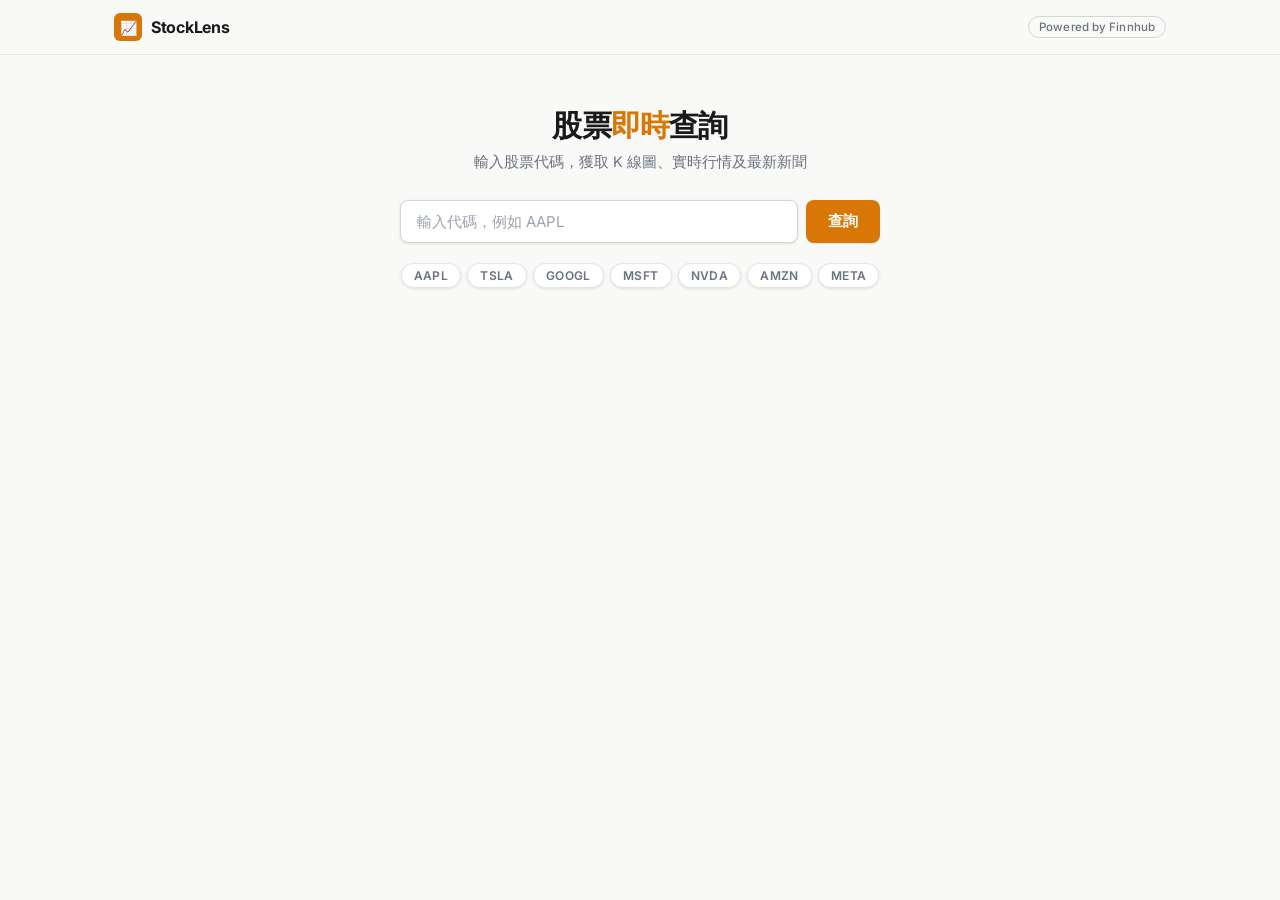
==== index.html @ a6c1c79b "auto update" ====
<!DOCTYPE html>
<html lang="zh-TW">
<head>
<meta charset="UTF-8">
<meta name="viewport" content="width=device-width, initial-scale=1.0">
<title>StockLens — 股票即時查詢</title>
<link rel="preconnect" href="https://fonts.googleapis.com">
<link rel="preconnect" href="https://fonts.gstatic.com" crossorigin>
<link href="https://fonts.googleapis.com/css2?family=Inter:wght@300;400;500;600;700&display=swap" rel="stylesheet">
<style>
*,*::before,*::after{box-sizing:border-box;margin:0;padding:0}

:root{
  --bg:#f9f9f8;
  --surface:#ffffff;
  --surface2:#fafaf9;
  --border:#e5e5e3;
  --border2:#d5d5d2;
  --t1:#1a1a1a;
  --t2:#3d3d3d;
  --t3:#6b7280;
  --t4:#9ca3af;
  --accent:#d97706;
  --accent-d:#b45309;
  --accent-l:rgba(217,119,6,.09);
  --green:#16a34a;
  --green-l:#dcfce7;
  --red:#dc2626;
  --red-l:#fee2e2;
  --sh:0 1px 2px rgba(0,0,0,.05),0 1px 4px rgba(0,0,0,.06);
  --r:12px;
  --rs:8px;
}

html{font-size:16px}
body{font-family:'Inter',-apple-system,BlinkMacSystemFont,sans-serif;background:var(--bg);color:var(--t1);min-height:100vh;-webkit-font-smoothing:antialiased}

/* ── Header ─────────────────────────────── */
.hdr{
  position:sticky;top:0;z-index:200;
  background:rgba(249,249,248,.92);
  backdrop-filter:blur(16px);-webkit-backdrop-filter:blur(16px);
  border-bottom:1px solid var(--border);
}
.hdr-in{max-width:1100px;margin:0 auto;padding:0 24px;height:54px;display:flex;align-items:center;justify-content:space-between}
.brand{display:flex;align-items:center;gap:9px;text-decoration:none;color:var(--t1)}
.brand-ico{width:28px;height:28px;background:var(--accent);border-radius:6px;display:grid;place-items:center;font-size:14px;flex-shrink:0;color:#fff}
.brand-nm{font-size:16px;font-weight:700;letter-spacing:-.3px}
.hdr-pill{
  font-size:11.5px;font-weight:500;color:var(--t3);
  padding:3px 10px;border:1px solid var(--border2);border-radius:20px;letter-spacing:.1px;
}
@media(max-width:480px){.hdr-pill{display:none}}

/* ── Main ───────────────────────────────── */
.main{max-width:1100px;margin:0 auto;padding:44px 24px 80px}
@media(max-width:600px){.main{padding:28px 16px 60px}}

/* ── Hero ───────────────────────────────── */
.hero{text-align:center;padding:8px 0 44px}
.hero h1{font-size:30px;font-weight:700;letter-spacing:-.8px;margin-bottom:10px;line-height:1.2;color:var(--t1)}
.hero h1 em{font-style:normal;color:var(--accent)}
.hero p{font-size:14.5px;color:var(--t3);margin-bottom:28px}
@media(max-width:600px){.hero h1{font-size:23px}}

.search-row{display:flex;max-width:480px;margin:0 auto 20px;gap:8px}
.sym-input{
  flex:1;min-width:0;padding:11px 16px;
  background:var(--surface);border:1.5px solid var(--border2);border-radius:var(--rs);
  font-family:inherit;font-size:15px;font-weight:600;color:var(--t1);outline:none;
  transition:border-color .15s,box-shadow .15s;letter-spacing:.4px;
  box-shadow:var(--sh);
}
.sym-input::placeholder{color:var(--t4);font-weight:400;letter-spacing:0}
.sym-input:focus{border-color:var(--accent);box-shadow:0 0 0 3px var(--accent-l)}
.srch-btn{
  padding:11px 22px;background:var(--accent);color:#fff;border:none;border-radius:var(--rs);
  font-family:inherit;font-size:14.5px;font-weight:600;cursor:pointer;
  transition:background .15s,transform 80ms;white-space:nowrap;flex-shrink:0;
  box-shadow:0 1px 2px rgba(0,0,0,.1);
}
.srch-btn:hover:not(:disabled){background:var(--accent-d)}
.srch-btn:active:not(:disabled){transform:scale(.97)}
.srch-btn:disabled{background:var(--t4);cursor:not-allowed;box-shadow:none}

.quick-row{display:flex;justify-content:center;flex-wrap:wrap;gap:6px}
.qtick{
  padding:4px 12px;background:var(--surface);border:1px solid var(--border);
  border-radius:20px;font-size:12px;font-weight:600;color:var(--t3);cursor:pointer;
  transition:all .15s;letter-spacing:.4px;box-shadow:var(--sh);
}
.qtick:hover{background:var(--accent-l);border-color:var(--accent);color:var(--accent)}

/* ── Error state ────────────────────────── */
.state-card{background:var(--surface);border:1px solid var(--border);border-radius:var(--r);padding:60px 24px;text-align:center;box-shadow:var(--sh)}
.state-ico{font-size:32px;margin-bottom:14px}
.state-ttl{font-size:15px;font-weight:600;color:var(--t2);margin-bottom:6px}
.state-desc{font-size:13.5px;color:var(--t4);max-width:380px;margin:0 auto;line-height:1.65;white-space:pre-wrap}

/* ── Skeleton shimmer ───────────────────── */
@keyframes shimmer{0%{background-position:-600px 0}100%{background-position:600px 0}}
.sk{
  display:inline-block;vertical-align:middle;
  background:linear-gradient(90deg,#efefed 25%,#e5e5e3 50%,#efefed 75%);
  background-size:1200px 100%;
  animation:shimmer 1.6s infinite linear;
}

/* ── Cards ──────────────────────────────── */
.card{background:var(--surface);border:1px solid var(--border);border-radius:var(--r);box-shadow:var(--sh)}
.card+.card{margin-top:14px}
.cb{padding:24px}
.ch{display:flex;align-items:center;justify-content:space-between;flex-wrap:wrap;gap:10px;padding:20px 24px 0}
.card-ttl{font-size:12px;font-weight:700;color:var(--t4);letter-spacing:.8px;text-transform:uppercase}
@media(max-width:600px){.cb,.ch{padding-left:16px;padding-right:16px}}

/* ── Quote card ─────────────────────────── */
.q-top{display:flex;align-items:flex-start;justify-content:space-between;flex-wrap:wrap;gap:16px;margin-bottom:22px}
@media(max-width:500px){.q-top{flex-direction:column}}
.stk-id .sym{font-size:12px;font-weight:700;color:var(--accent);letter-spacing:1.2px;text-transform:uppercase;margin-bottom:5px}
.stk-id .nm{font-size:22px;font-weight:700;letter-spacing:-.5px;line-height:1.2;color:var(--t1)}
.stk-id .sec{font-size:13px;color:var(--t3);margin-top:4px}
@media(max-width:600px){.stk-id .nm{font-size:18px}}
.price-area{text-align:right}
@media(max-width:500px){.price-area{text-align:left}}
.price-main{font-size:38px;font-weight:700;letter-spacing:-1.5px;line-height:1;color:var(--t1);min-height:38px}
@media(max-width:600px){.price-main{font-size:30px}}
.price-delta{display:inline-flex;align-items:center;gap:5px;font-size:14px;font-weight:600;margin-top:8px;padding:4px 10px;border-radius:6px;min-height:30px}
.price-delta.up{color:var(--green);background:var(--green-l)}
.price-delta.down{color:var(--red);background:var(--red-l)}

.stats-grid{display:grid;grid-template-columns:repeat(2,1fr);gap:1px;background:var(--border);border:1px solid var(--border);border-radius:var(--rs);overflow:hidden;margin-top:2px}
@media(min-width:520px){.stats-grid{grid-template-columns:repeat(3,1fr)}}
@media(min-width:760px){.stats-grid{grid-template-columns:repeat(6,1fr)}}
.stat{background:var(--surface);padding:14px 16px}
.stat:hover{background:var(--surface2)}
.stat-k{font-size:10.5px;font-weight:600;color:var(--t4);text-transform:uppercase;letter-spacing:.6px;margin-bottom:5px}
.stat-v{font-size:15px;font-weight:600;color:var(--t1);min-height:22px;display:flex;align-items:center}

/* ── Chart card ─────────────────────────── */
.period-grp{display:flex;flex-wrap:wrap;gap:4px}
.per-btn{
  padding:5px 12px;border:1px solid var(--border);border-radius:6px;
  background:var(--surface);font-family:inherit;font-size:12.5px;font-weight:600;
  color:var(--t3);cursor:pointer;transition:all .15s;letter-spacing:.1px;
}
.per-btn:hover{border-color:var(--accent);color:var(--accent);background:var(--accent-l)}
.per-btn.active{background:var(--accent);border-color:var(--accent);color:#fff}
.chart-wrap{position:relative;padding:14px 24px 24px}
.tv-chart{display:block;width:100%;height:420px;border:none;border-radius:var(--rs);transition:opacity .25s}
.tv-chart.tv-loading{opacity:0}
.chart-loader{
  position:absolute;inset:14px 24px 24px;border-radius:var(--rs);
  background:var(--surface2);border:1px solid var(--border);
  display:flex;flex-direction:column;align-items:center;justify-content:center;gap:10px;
  font-size:13.5px;color:var(--t3);pointer-events:none;
}
.chart-loader[hidden]{display:none!important}
.chart-spin{width:28px;height:28px;border:2.5px solid var(--border2);border-top-color:var(--accent);border-radius:50%;animation:spin .75s linear infinite}
@keyframes spin{to{transform:rotate(360deg)}}
@media(max-width:600px){
  .chart-wrap{padding:14px 16px 16px}
  .tv-chart{height:300px}
  .chart-loader{inset:14px 16px 16px}
}

/* ── News card ──────────────────────────── */
.news-hdr{padding:18px 24px 16px;border-bottom:1px solid var(--border)}
@media(max-width:600px){.news-hdr{padding:14px 16px}}
.news-item{padding:17px 24px;border-bottom:1px solid var(--border);transition:background .12s}
.news-item:last-child{border-bottom:none}
.news-item:hover{background:var(--surface2)}
@media(max-width:600px){.news-item{padding:14px 16px}}
.n-top{display:flex;align-items:center;flex-wrap:wrap;gap:7px;margin-bottom:6px}
.n-src{font-size:11px;font-weight:700;color:var(--accent);text-transform:uppercase;letter-spacing:.5px}
.n-dot{width:3px;height:3px;border-radius:50%;background:var(--t4);flex-shrink:0}
.n-date{font-size:11.5px;color:var(--t4)}
.n-title{font-size:14.5px;font-weight:600;line-height:1.45;margin-bottom:6px}
.n-title a{color:var(--t1);text-decoration:none}
.n-title a:hover{color:var(--accent)}
.n-sum{font-size:13.5px;color:var(--t3);line-height:1.65;margin-bottom:10px;display:-webkit-box;-webkit-line-clamp:3;-webkit-box-orient:vertical;overflow:hidden}
.n-tr{
  margin:8px 0;padding:12px 14px;
  background:var(--accent-l);border-left:2.5px solid var(--accent);
  border-radius:0 6px 6px 0;font-size:13.5px;color:var(--t2);line-height:1.65;display:none;
}
.n-tr-lbl{font-size:10.5px;font-weight:700;color:var(--accent);text-transform:uppercase;letter-spacing:.5px;margin-bottom:5px}
.tr-btn{
  display:inline-flex;align-items:center;gap:5px;padding:5px 12px;
  background:var(--surface);border:1px solid var(--border2);border-radius:6px;
  font-family:inherit;font-size:12.5px;font-weight:500;color:var(--t3);cursor:pointer;
  transition:all .15s;box-shadow:var(--sh);
}
.tr-btn:hover:not(:disabled){border-color:var(--accent);color:var(--accent);background:var(--accent-l)}
.tr-btn:disabled{opacity:.55;cursor:not-allowed;box-shadow:none}
.mini-spin{display:inline-block;width:10px;height:10px;border:1.5px solid currentColor;border-top-color:transparent;border-radius:50%;animation:spin .7s linear infinite}

/* ── Watchlist bar ───────────────────────────── */
#wl-section{margin-bottom:20px}
.wl-bar{
  display:flex;flex-wrap:wrap;align-items:center;gap:10px;
  background:var(--surface);border:1px solid var(--border);
  border-radius:var(--r);padding:13px 20px;box-shadow:var(--sh);
}
.wl-label{
  font-size:11px;font-weight:700;color:var(--t4);
  text-transform:uppercase;letter-spacing:.7px;flex-shrink:0;white-space:nowrap;
}
.wl-chips{display:flex;flex-wrap:wrap;gap:6px;flex:1;min-width:0}
.wl-chip{
  display:inline-flex;align-items:center;
  padding:4px 4px 4px 11px;
  background:var(--surface2);border:1px solid var(--border2);
  border-radius:20px;font-size:12px;font-weight:600;color:var(--t2);
  cursor:pointer;transition:all .15s;box-shadow:var(--sh);letter-spacing:.3px;
}
.wl-chip:hover{background:var(--accent-l);border-color:var(--accent);color:var(--accent)}
.wl-rm{
  display:inline-flex;align-items:center;justify-content:center;
  width:20px;height:20px;border-radius:50%;margin-left:4px;
  font-size:14px;line-height:1;color:var(--t4);
  background:none;border:none;cursor:pointer;font-family:inherit;
  transition:background .12s,color .12s;padding:0;flex-shrink:0;
}
.wl-rm:hover{background:var(--red-l);color:var(--red)}

/* ── Star button ─────────────────────────────── */
.star-btn{
  display:inline-flex;align-items:center;gap:6px;margin-top:11px;
  padding:6px 14px;border:1.5px solid var(--border2);border-radius:var(--rs);
  background:var(--surface);font-family:inherit;font-size:12.5px;font-weight:600;
  color:var(--t3);cursor:pointer;transition:all .15s;box-shadow:var(--sh);
}
.star-btn:hover{border-color:var(--accent);color:var(--accent);background:var(--accent-l)}
.star-btn.starred{border-color:var(--accent);color:var(--accent);background:var(--accent-l)}
.star-btn.starred:hover{border-color:var(--red);color:var(--red);background:var(--red-l)}
.star-ico{font-size:14px;line-height:1}

[hidden]{display:none!important}
</style>
</head>
<body>

<!-- ═══ HEADER ══════════════════════════════════════ -->
<header class="hdr">
  <div class="hdr-in">
    <a class="brand" href="javascript:location.reload()">
      <div class="brand-ico">📈</div>
      <span class="brand-nm">StockLens</span>
    </a>
    <span class="hdr-pill">Powered by Finnhub</span>
  </div>
</header>

<!-- ═══ MAIN ═════════════════════════════════════════ -->
<main class="main">

  <!-- Search hero -->
  <section class="hero">
    <h1>股票<em>即時</em>查詢</h1>
    <p>輸入股票代碼，獲取 K 線圖、實時行情及最新新聞</p>
    <div class="search-row">
      <input id="sym-input" class="sym-input" type="text"
        placeholder="輸入代碼，例如 AAPL"
        autocomplete="off" spellcheck="false">
      <button id="srch-btn" class="srch-btn" onclick="doSearch()">查詢</button>
    </div>
    <div class="quick-row">
      <span class="qtick" onclick="qs('AAPL')">AAPL</span>
      <span class="qtick" onclick="qs('TSLA')">TSLA</span>
      <span class="qtick" onclick="qs('GOOGL')">GOOGL</span>
      <span class="qtick" onclick="qs('MSFT')">MSFT</span>
      <span class="qtick" onclick="qs('NVDA')">NVDA</span>
      <span class="qtick" onclick="qs('AMZN')">AMZN</span>
      <span class="qtick" onclick="qs('META')">META</span>
    </div>
  </section>

  <!-- Watchlist -->
  <div id="wl-section" hidden>
    <div class="wl-bar">
      <span class="wl-label">★ 自選清單</span>
      <div class="wl-chips" id="wl-chips"></div>
    </div>
  </div>

  <!-- Error -->
  <div id="st-err" hidden>
    <div class="state-card">
      <div class="state-ico">⚠️</div>
      <div class="state-ttl">查詢失敗</div>
      <div class="state-desc" id="err-msg"></div>
    </div>
  </div>

  <!-- Results (shown immediately with skeletons on search) -->
  <div id="results" hidden>

    <!-- Quote -->
    <div class="card">
      <div class="cb">
        <div class="q-top">
          <div class="stk-id">
            <div class="sym"  id="r-sym"></div>
            <div class="nm"   id="r-name"></div>
            <div class="sec"  id="r-sec"></div>
          </div>
          <div class="price-area">
            <div class="price-main"  id="r-price"></div>
            <div class="price-delta" id="r-delta"></div>
          </div>
        </div>
        <div class="stats-grid">
          <div class="stat"><div class="stat-k">今日最高</div><div class="stat-v" id="r-high"></div></div>
          <div class="stat"><div class="stat-k">今日最低</div><div class="stat-v" id="r-low"></div></div>
          <div class="stat"><div class="stat-k">開市價</div>  <div class="stat-v" id="r-open"></div></div>
          <div class="stat"><div class="stat-k">昨日收市</div><div class="stat-v" id="r-prev"></div></div>
          <div class="stat"><div class="stat-k">成交量</div>  <div class="stat-v" id="r-vol"></div></div>
          <div class="stat"><div class="stat-k">市值</div>    <div class="stat-v" id="r-cap"></div></div>
        </div>
      </div>
    </div>

    <!-- Chart -->
    <div class="card">
      <div class="ch">
        <span class="card-ttl">K 線走勢</span>
        <div class="period-grp">
          <button class="per-btn active" onclick="switchPeriod('1M',this)">1M</button>
          <button class="per-btn"        onclick="switchPeriod('3M',this)">3M</button>
          <button class="per-btn"        onclick="switchPeriod('6M',this)">6M</button>
          <button class="per-btn"        onclick="switchPeriod('1Y',this)">1Y</button>
          <button class="per-btn"        onclick="switchPeriod('3Y',this)">3Y</button>
          <button class="per-btn"        onclick="switchPeriod('5Y',this)">5Y</button>
        </div>
      </div>
      <div class="chart-wrap">
        <div id="tv-loader" class="chart-loader">
          <div class="chart-spin"></div>
          <span>圖表載入中…</span>
        </div>
        <iframe id="tv-chart" class="tv-chart tv-loading" frameborder="0" allowtransparency="true" scrolling="no"></iframe>
      </div>
    </div>

    <!-- News -->
    <div class="card">
      <div class="news-hdr"><span class="card-ttl">最新新聞</span></div>
      <div id="news-list"></div>
    </div>

  </div><!-- /#results -->

</main>

<!-- ═══ JAVASCRIPT ════════════════════════════════════ -->
<script>
'use strict';

/* ── Config ──────────────────────────────────────── */
const FH_KEY  = 'd806uhhr01qj3ct99a30d806uhhr01qj3ct99a3g';
const FH_BASE = 'https://finnhub.io/api/v1';

/* ── State ───────────────────────────────────────── */
const $ = id => document.getElementById(id);
let newsData     = [];
let activePeriod = '1M';
let currentSym   = '';

/* ── Boot ────────────────────────────────────────── */
$('sym-input').addEventListener('input',   e => { e.target.value = e.target.value.toUpperCase(); });
$('sym-input').addEventListener('keydown', e => { if (e.key === 'Enter') doSearch(); });

/* ── Helpers ─────────────────────────────────────── */
const fmt$ = n => '$' + Number(n).toLocaleString('en-US', {minimumFractionDigits:2, maximumFractionDigits:2});

function fmtVol(n) {
  n = parseInt(n);
  return n>=1e9?(n/1e9).toFixed(2)+'B' : n>=1e6?(n/1e6).toFixed(2)+'M' : n>=1e3?(n/1e3).toFixed(1)+'K' : n.toString();
}

function fmtCap(millions) {
  const n = parseFloat(millions) * 1e6;
  if (!n || isNaN(n)) return '—';
  return n>=1e12?'$'+(n/1e12).toFixed(2)+'T' : n>=1e9?'$'+(n/1e9).toFixed(2)+'B' : n>=1e6?'$'+(n/1e6).toFixed(2)+'M' : '$'+n;
}

function esc(s) {
  if (!s) return '';
  const d = document.createElement('div');
  d.textContent = s;
  return d.innerHTML;
}

function tsToDate(ts) {
  return new Date(ts * 1000).toISOString().slice(0, 10);
}

/* ── Finnhub API ─────────────────────────────────── */
async function fhFetch(path) {
  const sep = path.includes('?') ? '&' : '?';
  const res  = await fetch(`${FH_BASE}/${path}${sep}token=${FH_KEY}`);
  if (!res.ok) throw new Error(`HTTP ${res.status}`);
  const data = await res.json();
  if (data.error) {
    if (data.error.toLowerCase().includes('invalid')) throw new Error('Finnhub API Key 無效。');
    if (data.error.toLowerCase().includes('limit'))   throw new Error('已達 Finnhub 請求上限。');
    throw new Error(data.error);
  }
  return data;
}

/* ── News with auto-retry on empty ──────────────── */
async function fetchNews(sym) {
  const now = Math.floor(Date.now() / 1000);
  const to  = tsToDate(now);

  // First attempt: 60 days
  try {
    const data = await fhFetch(`company-news?symbol=${sym}&from=${tsToDate(now - 60*86400)}&to=${to}`);
    if (Array.isArray(data) && data.length > 0) return data;
  } catch { /* fall through */ }

  // Auto-retry: extend to 180 days
  try {
    const data = await fhFetch(`company-news?symbol=${sym}&from=${tsToDate(now - 180*86400)}&to=${to}`);
    if (Array.isArray(data) && data.length > 0) return data;
  } catch { /* fall through */ }

  return [];
}

/* ── Skeleton helpers ────────────────────────────── */
// Inline shimmer block: width, height, corner-radius
const sk = (w, h, r = '4px') =>
  `<span class="sk" style="width:${w};height:${h};border-radius:${r}"></span>`;

// Block-level shimmer line
const skb = (w, h = '14px', mb = '8px') =>
  `<div class="sk" style="display:block;width:${w};height:${h};border-radius:4px;margin-bottom:${mb}"></div>`;

function showQuoteSkeleton() {
  $('r-sym').innerHTML   = sk('46px', '11px', '3px');
  $('r-name').innerHTML  = sk('190px', '22px');
  $('r-sec').innerHTML   = sk('130px', '12px', '3px');
  $('r-price').innerHTML = sk('155px', '38px');
  const d = $('r-delta');
  d.className = 'price-delta';
  d.innerHTML = sk('105px', '22px', '6px');
  ['r-high','r-low','r-open','r-prev','r-vol','r-cap'].forEach(id =>
    $(id).innerHTML = sk('68px', '14px')
  );
}

function showNewsSkeleton() {
  $('news-list').innerHTML = Array(3).fill(0).map(() => `
    <div class="news-item" style="pointer-events:none;user-select:none">
      <div class="n-top" style="margin-bottom:10px">
        ${sk('58px','10px','3px')}
        ${sk('82px','10px','3px')}
      </div>
      ${skb('86%','15px','6px')}
      ${skb('68%','15px','6px')}
      ${skb('48%','12px','0')}
    </div>`).join('');
}

/* ── Search ──────────────────────────────────────── */
const qs = sym => { $('sym-input').value = sym; doSearch(); };

async function doSearch() {
  const sym = $('sym-input').value.trim().toUpperCase();
  if (!sym) return;

  currentSym   = sym;
  newsData     = [];
  activePeriod = '1M';

  // Disable button
  const btn = $('srch-btn');
  btn.disabled    = true;
  btn.textContent = '查詢中…';

  // ① Show results immediately with skeletons
  $('st-err').hidden  = true;
  $('results').hidden = false;
  showQuoteSkeleton();
  showNewsSkeleton();

  // Reset period buttons; show chart loader at once
  document.querySelectorAll('.per-btn').forEach(b => b.classList.remove('active'));
  document.querySelector('.per-btn').classList.add('active');
  $('tv-loader').hidden = false;
  $('tv-chart').classList.add('tv-loading');
  $('tv-chart').onload = null;
  $('tv-chart').src = '';

  // ② Fire all fetches simultaneously
  const quoteP   = fhFetch(`quote?symbol=${sym}`);
  const profileP = fhFetch(`stock/profile2?symbol=${sym}`).catch(() => ({}));
  const newsP    = fetchNews(sym);

  // ③ Quote + Profile → render quote card first (fast path)
  let quote, profile;
  try {
    [quote, profile] = await Promise.all([quoteP, profileP]);
    if (!quote.pc || quote.pc === 0) {
      throw new Error(`找不到股票代碼「${sym}」。\n請確認代碼是否正確（例如 AAPL、TSLA、GOOGL）`);
    }
  } catch (err) {
    $('results').hidden = true;
    $('st-err').hidden  = false;
    $('err-msg').textContent = err.message || '查詢失敗，請稍後再試';
    btn.disabled    = false;
    btn.textContent = '查詢';
    return;
  }

  renderQuote(quote, profile, sym);
  updateTVChart();               // ← chart starts loading now
  btn.disabled    = false;
  btn.textContent = '查詢';

  // ④ News renders whenever it's ready (non-blocking)
  try {
    const news = await newsP;
    if (currentSym === sym) { newsData = news; renderNews(); }
  } catch {
    if (currentSym === sym) renderNews();
  }
}

/* ── Render: Quote ───────────────────────────────── */
function renderQuote(q, p, sym) {
  const isUp = (q.d || 0) >= 0;

  $('r-sym').textContent   = sym;
  $('r-name').textContent  = p.name || sym;
  $('r-sec').textContent   = [p.finnhubIndustry, p.exchange].filter(Boolean).join(' · ');
  $('r-price').textContent = fmt$(q.c);

  const d = $('r-delta');
  d.textContent = `${isUp?'▲':'▼'} ${Math.abs(q.d||0).toFixed(2)}  (${Math.abs(q.dp||0).toFixed(2)}%)`;
  d.className   = 'price-delta ' + (isUp ? 'up' : 'down');

  $('r-high').textContent = fmt$(q.h);
  $('r-low').textContent  = fmt$(q.l);
  $('r-open').textContent = fmt$(q.o);
  $('r-prev').textContent = fmt$(q.pc);
  $('r-vol').textContent  = '—';
  $('r-cap').textContent  = p.marketCapitalization ? fmtCap(p.marketCapitalization) : '—';
}

/* ── Chart (TradingView Widget) ──────────────────── */
const TV_RANGE    = {'1M':'1M',  '3M':'3M',  '6M':'6M',  '1Y':'12M', '3Y':'36M', '5Y':'60M'};
const TV_INTERVAL = {'1M':'D',   '3M':'D',   '6M':'D',   '1Y':'W',   '3Y':'W',   '5Y':'M'  };

function buildTVUrl(sym, period) {
  const p = new URLSearchParams({
    symbol:              sym,
    interval:            TV_INTERVAL[period] || 'D',
    range:               TV_RANGE[period]    || '1M',
    theme:               'light',
    style:               '1',
    locale:              'zh_TW',
    timezone:            'Asia/Hong_Kong',
    toolbar_bg:          'ffffff',
    hide_side_toolbar:   '0',
    allow_symbol_change: '1',
    save_image:          '0',
    hideideas:           '1',
    hide_top_toolbar:    '0',
  });
  return 'https://www.tradingview.com/widgetembed/?' + p.toString();
}

function updateTVChart() {
  if (!currentSym) return;
  const sym    = currentSym;
  const frame  = $('tv-chart');
  const loader = $('tv-loader');
  loader.hidden = false;
  frame.classList.add('tv-loading');
  frame.onload = () => {
    if (currentSym !== sym) return;  // stale load — ignore
    frame.classList.remove('tv-loading');
    loader.hidden = true;
  };
  frame.src = buildTVUrl(sym, activePeriod);
}

function switchPeriod(period, btn) {
  activePeriod = period;
  document.querySelectorAll('.per-btn').forEach(b => b.classList.remove('active'));
  btn.classList.add('active');
  updateTVChart();
}

/* ── Render: News ────────────────────────────────── */
function renderNews() {
  const el = $('news-list');
  if (!newsData.length) {
    el.innerHTML = `
      <div style="padding:32px 24px;text-align:center;color:var(--t4);font-size:13.5px;line-height:1.7">
        暫時未有最新新聞，請稍後再試
      </div>`;
    return;
  }
  el.innerHTML = newsData.slice(0, 10).map((item, i) => {
    const date       = tsToDate(item.datetime);
    const hasSummary = !!(item.summary?.trim() && item.summary !== item.headline);
    return `
<div class="news-item">
  <div class="n-top">
    <span class="n-src">${esc(item.source||'')}</span>
    <span class="n-dot"></span>
    <span class="n-date">${date}</span>
  </div>
  <div class="n-title">
    <a href="${esc(item.url||'#')}" target="_blank" rel="noopener noreferrer">${esc(item.headline||'')}</a>
  </div>
  ${hasSummary ? `<div class="n-sum">${esc(item.summary)}</div>` : ''}
  <div class="n-tr" id="ntr-${i}">
    <div class="n-tr-lbl">繁體中文翻譯</div>
    <div id="ntr-txt-${i}"></div>
  </div>
  ${hasSummary ? `<button class="tr-btn" id="ntr-btn-${i}" onclick="doTranslate(${i})">🌐 翻譯成繁體中文</button>` : ''}
</div>`;
  }).join('');
}

/* ── Translate (Google Translate unofficial) ─────── */
async function doTranslate(i) {
  const item  = newsData[i];
  const text  = `${item.headline||''}. ${item.summary||''}`.trim().substring(0, 1000);
  const btn   = $(`ntr-btn-${i}`);
  const box   = $(`ntr-${i}`);
  const txtEl = $(`ntr-txt-${i}`);

  btn.disabled  = true;
  btn.innerHTML = '<span class="mini-spin"></span> 翻譯中…';

  try {
    const url  = `https://translate.googleapis.com/translate_a/single?client=gtx&sl=en&tl=zh-TW&dt=t&q=${encodeURIComponent(text)}`;
    const res  = await fetch(url);
    if (!res.ok) throw new Error(`HTTP ${res.status}`);
    const data = await res.json();

    const translated = data[0].map(seg => seg[0]).join('');
    if (!translated) throw new Error('空白回應');

    txtEl.textContent = translated;
    box.style.display = 'block';
    btn.innerHTML     = '✓ 已翻譯';
    btn.style.cssText += ';color:var(--green);border-color:var(--green);background:var(--green-l)';
  } catch {
    btn.disabled  = false;
    btn.innerHTML = '↺ 翻譯失敗，點擊重試';
    btn.style.color = 'var(--red)';
  }
}
</script>
</body>
</html>
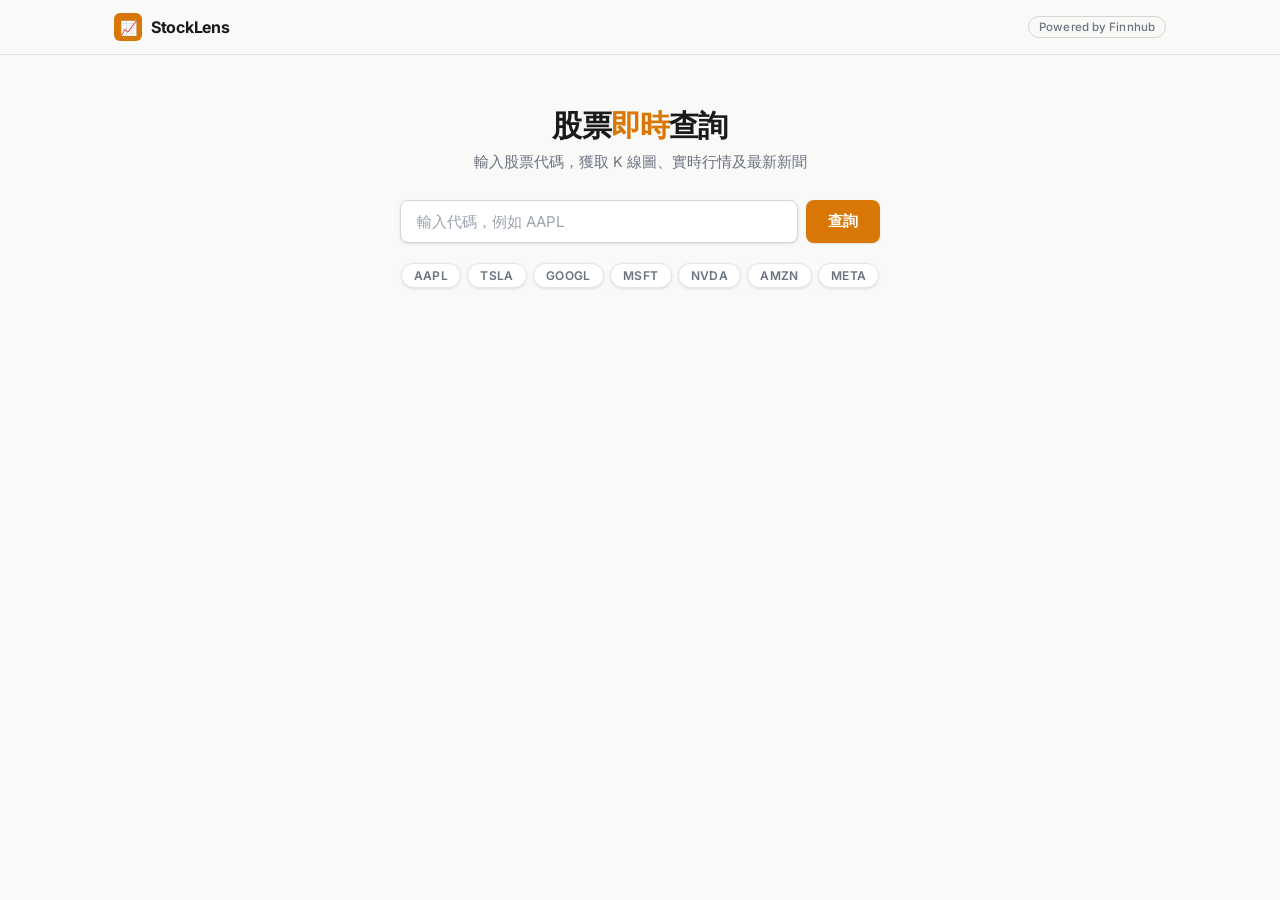
==== commit 608cf30d: "auto update" ====
--- a/index.html
+++ b/index.html
@@ -304,6 +304,10 @@
             <div class="sym"  id="r-sym"></div>
             <div class="nm"   id="r-name"></div>
             <div class="sec"  id="r-sec"></div>
+            <button class="star-btn" id="star-btn" onclick="toggleWatchlist()">
+              <span class="star-ico" id="star-ico">☆</span>
+              <span id="star-lbl">加入自選</span>
+            </button>
           </div>
           <div class="price-area">
             <div class="price-main"  id="r-price"></div>
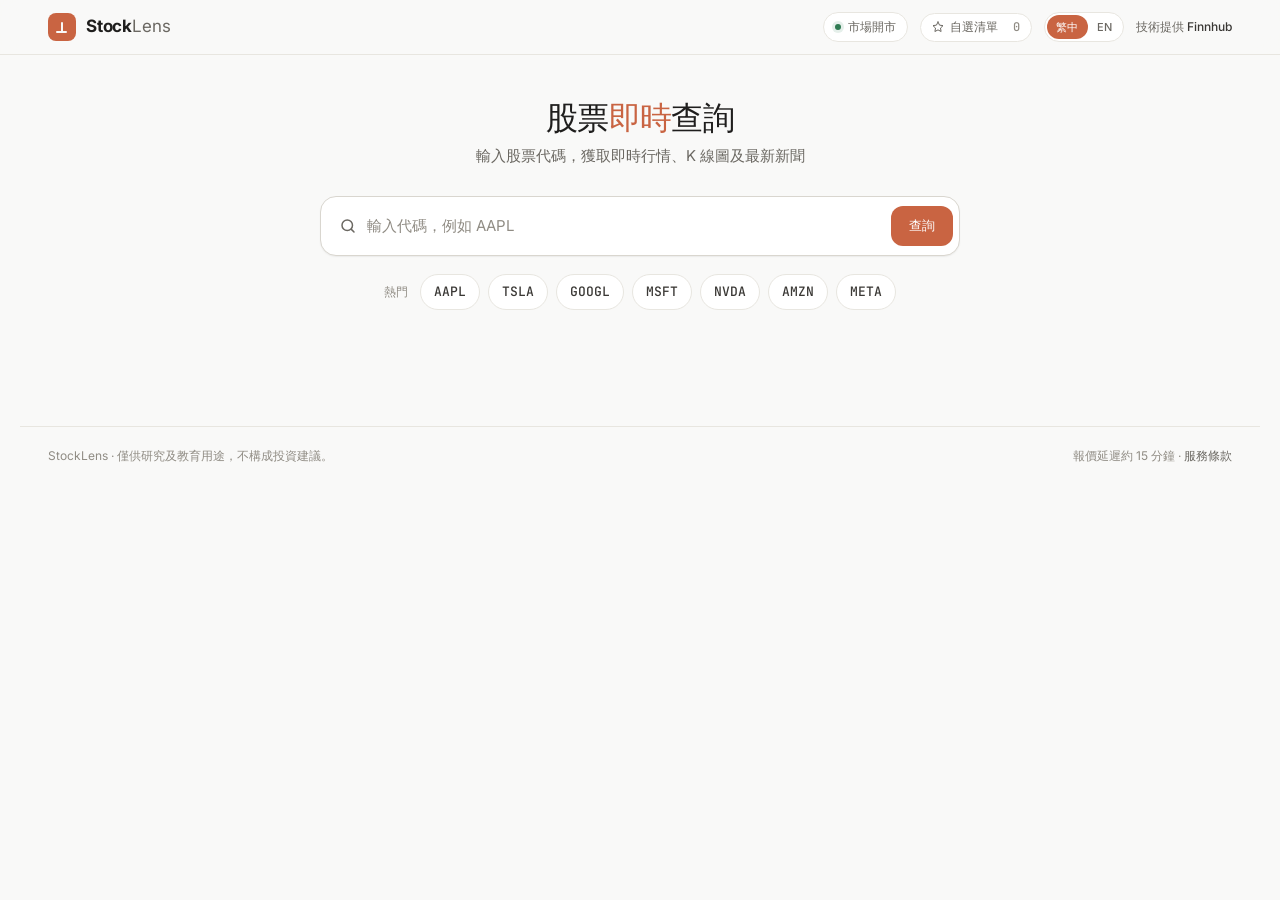
==== commit bc20a146: "auto update" ====
--- a/index.html
+++ b/index.html
@@ -1,478 +1,583 @@
 <!DOCTYPE html>
-<html lang="zh-TW">
+<html lang="zh-Hant">
 <head>
 <meta charset="UTF-8">
 <meta name="viewport" content="width=device-width, initial-scale=1.0">
-<title>StockLens — 股票即時查詢</title>
+<title>StockLens — 股票查詢</title>
 <link rel="preconnect" href="https://fonts.googleapis.com">
 <link rel="preconnect" href="https://fonts.gstatic.com" crossorigin>
-<link href="https://fonts.googleapis.com/css2?family=Inter:wght@300;400;500;600;700&display=swap" rel="stylesheet">
+<link href="https://fonts.googleapis.com/css2?family=Inter:wght@300;400;500;600;700&family=JetBrains+Mono:wght@400;500&display=swap" rel="stylesheet">
 <style>
 *,*::before,*::after{box-sizing:border-box;margin:0;padding:0}
-
 :root{
-  --bg:#f9f9f8;
-  --surface:#ffffff;
-  --surface2:#fafaf9;
-  --border:#e5e5e3;
-  --border2:#d5d5d2;
-  --t1:#1a1a1a;
-  --t2:#3d3d3d;
-  --t3:#6b7280;
-  --t4:#9ca3af;
-  --accent:#d97706;
-  --accent-d:#b45309;
-  --accent-l:rgba(217,119,6,.09);
-  --green:#16a34a;
-  --green-l:#dcfce7;
-  --red:#dc2626;
-  --red-l:#fee2e2;
-  --sh:0 1px 2px rgba(0,0,0,.05),0 1px 4px rgba(0,0,0,.06);
-  --r:12px;
-  --rs:8px;
-}
-
+  --bg:#f9f9f8; --surface:#ffffff; --surface-2:#f4f3ef;
+  --border:#e8e6e0; --border-strong:#d9d6cf;
+  --ink:#1f1e1d; --ink-2:#3a3835; --muted:#6b6862; --muted-2:#908c84;
+  --accent:#c96442; --accent-h:#b25333; --accent-soft:#f3e8df;
+  --up:#2f7a52; --up-soft:#e3f1e8; --down:#c0432c; --down-soft:#f6e3dd;
+  --sh:0 1px 0 rgba(20,18,15,.02),0 1px 2px rgba(20,18,15,.04);
+  --r:14px; --rs:10px;
+}
 html{font-size:16px}
-body{font-family:'Inter',-apple-system,BlinkMacSystemFont,sans-serif;background:var(--bg);color:var(--t1);min-height:100vh;-webkit-font-smoothing:antialiased}
-
-/* ── Header ─────────────────────────────── */
-.hdr{
-  position:sticky;top:0;z-index:200;
-  background:rgba(249,249,248,.92);
-  backdrop-filter:blur(16px);-webkit-backdrop-filter:blur(16px);
-  border-bottom:1px solid var(--border);
-}
-.hdr-in{max-width:1100px;margin:0 auto;padding:0 24px;height:54px;display:flex;align-items:center;justify-content:space-between}
-.brand{display:flex;align-items:center;gap:9px;text-decoration:none;color:var(--t1)}
-.brand-ico{width:28px;height:28px;background:var(--accent);border-radius:6px;display:grid;place-items:center;font-size:14px;flex-shrink:0;color:#fff}
-.brand-nm{font-size:16px;font-weight:700;letter-spacing:-.3px}
-.hdr-pill{
-  font-size:11.5px;font-weight:500;color:var(--t3);
-  padding:3px 10px;border:1px solid var(--border2);border-radius:20px;letter-spacing:.1px;
-}
-@media(max-width:480px){.hdr-pill{display:none}}
-
-/* ── Main ───────────────────────────────── */
-.main{max-width:1100px;margin:0 auto;padding:44px 24px 80px}
-@media(max-width:600px){.main{padding:28px 16px 60px}}
-
-/* ── Hero ───────────────────────────────── */
-.hero{text-align:center;padding:8px 0 44px}
-.hero h1{font-size:30px;font-weight:700;letter-spacing:-.8px;margin-bottom:10px;line-height:1.2;color:var(--t1)}
+body{font-family:'Inter',-apple-system,BlinkMacSystemFont,sans-serif;background:var(--bg);color:var(--ink);min-height:100vh;-webkit-font-smoothing:antialiased;font-size:14px;line-height:1.5;font-feature-settings:'cv11','ss01','ss03'}
+.mono{font-family:'JetBrains Mono',ui-monospace,monospace}
+
+/* ── Nav ──────────────────────────────────────── */
+.nav{position:sticky;top:0;z-index:200;background:rgba(249,249,248,.88);backdrop-filter:blur(12px);-webkit-backdrop-filter:blur(12px);border-bottom:1px solid var(--border)}
+.nav-inner{max-width:1240px;margin:0 auto;padding:0 28px;height:54px;display:flex;align-items:center;justify-content:space-between}
+.logo{display:flex;align-items:center;gap:10px;text-decoration:none;color:var(--ink);font-size:17px;font-weight:600;letter-spacing:-.01em}
+.logo-mark{width:28px;height:28px;background:var(--accent);border-radius:8px;position:relative;display:grid;place-items:center}
+.logo-mark::before,.logo-mark::after{content:"";position:absolute;background:#f9f9f8;border-radius:1px}
+.logo-mark::before{width:11px;height:2px;bottom:8px;left:8px}
+.logo-mark::after{width:2px;height:11px;bottom:8px;left:13px}
+.logo .dim{color:var(--muted);font-weight:400}
+.nav-right{display:flex;align-items:center;gap:12px;font-size:13px;color:var(--muted)}
+
+.mkt-pill{display:inline-flex;align-items:center;gap:7px;padding:5px 11px;border:1px solid var(--border);border-radius:999px;background:var(--surface);font-size:12px;color:var(--muted)}
+@keyframes pulse{0%,100%{opacity:1}50%{opacity:.5}}
+.mkt-pill .dot{width:6px;height:6px;border-radius:50%;background:var(--up);box-shadow:0 0 0 3px rgba(47,122,82,.12);animation:pulse 2s infinite}
+
+.nav-wl{display:inline-flex;align-items:center;gap:6px;padding:5px 11px;border:1px solid var(--border);border-radius:999px;background:var(--surface);font-size:12px;color:var(--muted);cursor:pointer;transition:all .15s}
+.nav-wl:hover{border-color:var(--ink-2);color:var(--ink)}
+.nav-wl svg{width:12px;height:12px}
+.nav-wl .nw-cnt{font-family:'JetBrains Mono',monospace;color:var(--ink);font-weight:500}
+.nav-wl.empty .nw-cnt{color:var(--muted-2)}
+
+.lang-toggle{display:inline-flex;background:var(--surface);border:1px solid var(--border);border-radius:999px;padding:2px}
+.lang-toggle button{border:none;background:transparent;font:inherit;font-size:11px;font-weight:500;color:var(--muted);padding:4px 9px;border-radius:999px;cursor:pointer;transition:all .15s;letter-spacing:.02em}
+.lang-toggle button:hover{color:var(--ink)}
+.lang-toggle button.active{background:var(--accent);color:#fff}
+
+.nav-powered{font-size:12px;color:var(--muted)}
+.nav-powered b{color:var(--ink-2);font-weight:500}
+@media(max-width:640px){.mkt-pill,.nav-powered{display:none}}
+
+/* ── Main ─────────────────────────────────────── */
+main{max-width:1240px;margin:0 auto;padding:44px 28px 80px}
+@media(max-width:600px){main{padding:28px 16px 60px}}
+
+/* ── Hero ─────────────────────────────────────── */
+.hero{text-align:center;margin-bottom:36px}
+.hero h1{font-size:32px;font-weight:500;letter-spacing:-.02em;margin:0 0 8px;color:var(--ink);line-height:1.2}
 .hero h1 em{font-style:normal;color:var(--accent)}
-.hero p{font-size:14.5px;color:var(--t3);margin-bottom:28px}
-@media(max-width:600px){.hero h1{font-size:23px}}
-
-.search-row{display:flex;max-width:480px;margin:0 auto 20px;gap:8px}
-.sym-input{
-  flex:1;min-width:0;padding:11px 16px;
-  background:var(--surface);border:1.5px solid var(--border2);border-radius:var(--rs);
-  font-family:inherit;font-size:15px;font-weight:600;color:var(--t1);outline:none;
-  transition:border-color .15s,box-shadow .15s;letter-spacing:.4px;
-  box-shadow:var(--sh);
-}
-.sym-input::placeholder{color:var(--t4);font-weight:400;letter-spacing:0}
-.sym-input:focus{border-color:var(--accent);box-shadow:0 0 0 3px var(--accent-l)}
-.srch-btn{
-  padding:11px 22px;background:var(--accent);color:#fff;border:none;border-radius:var(--rs);
-  font-family:inherit;font-size:14.5px;font-weight:600;cursor:pointer;
-  transition:background .15s,transform 80ms;white-space:nowrap;flex-shrink:0;
-  box-shadow:0 1px 2px rgba(0,0,0,.1);
-}
-.srch-btn:hover:not(:disabled){background:var(--accent-d)}
+.hero p{color:var(--muted);margin:0 0 28px;font-size:15px}
+@media(max-width:600px){.hero h1{font-size:24px}}
+
+.search-wrap{max-width:640px;margin:0 auto}
+.search-box{display:flex;align-items:center;gap:10px;background:var(--surface);border:1px solid var(--border-strong);border-radius:16px;padding:4px 6px 4px 18px;box-shadow:var(--sh);transition:border-color .15s,box-shadow .15s}
+.search-box:focus-within{border-color:#b9b4a8;box-shadow:0 0 0 4px rgba(201,100,66,.08)}
+.search-box svg{color:var(--muted);flex-shrink:0}
+.search-box input{flex:1;border:none;outline:none;background:transparent;font:inherit;font-size:15px;color:var(--ink);padding:14px 0}
+.search-box input::placeholder{color:var(--muted-2)}
+.srch-btn{border:none;background:var(--accent);color:#fff;font:inherit;font-weight:500;font-size:13px;padding:10px 18px;border-radius:12px;cursor:pointer;transition:background .15s,transform 80ms;white-space:nowrap;flex-shrink:0}
+.srch-btn:hover:not(:disabled){background:var(--accent-h)}
 .srch-btn:active:not(:disabled){transform:scale(.97)}
-.srch-btn:disabled{background:var(--t4);cursor:not-allowed;box-shadow:none}
-
-.quick-row{display:flex;justify-content:center;flex-wrap:wrap;gap:6px}
-.qtick{
-  padding:4px 12px;background:var(--surface);border:1px solid var(--border);
-  border-radius:20px;font-size:12px;font-weight:600;color:var(--t3);cursor:pointer;
-  transition:all .15s;letter-spacing:.4px;box-shadow:var(--sh);
-}
-.qtick:hover{background:var(--accent-l);border-color:var(--accent);color:var(--accent)}
-
-/* ── Error state ────────────────────────── */
+.srch-btn:disabled{background:var(--muted-2);cursor:not-allowed}
+
+.hot-row{margin-top:18px;display:flex;flex-wrap:wrap;justify-content:center;gap:8px}
+.hot-row .hlabel{font-size:12px;color:var(--muted-2);padding:7px 4px 7px 0;align-self:center}
+.chip{display:inline-flex;align-items:center;gap:6px;padding:7px 13px;border:1px solid var(--border);background:var(--surface);border-radius:999px;font-size:13px;font-weight:500;color:var(--ink-2);cursor:pointer;transition:all .15s;font-family:'JetBrains Mono',monospace}
+.chip:hover{border-color:var(--ink-2);color:var(--ink)}
+.chip.active{background:var(--accent);color:#fff;border-color:var(--accent)}
+.chip .dlt{font-family:'Inter',sans-serif;font-size:11px;color:var(--up)}
+.chip .dlt.dn{color:var(--down)}
+.chip.active .dlt{color:rgba(255,255,255,.75)}
+.chip.is-watched::before{content:"";width:5px;height:5px;border-radius:50%;background:var(--accent);margin-right:1px}
+.chip.active.is-watched::before{background:rgba(255,255,255,.8)}
+
+/* ── Error state ──────────────────────────────── */
 .state-card{background:var(--surface);border:1px solid var(--border);border-radius:var(--r);padding:60px 24px;text-align:center;box-shadow:var(--sh)}
 .state-ico{font-size:32px;margin-bottom:14px}
-.state-ttl{font-size:15px;font-weight:600;color:var(--t2);margin-bottom:6px}
-.state-desc{font-size:13.5px;color:var(--t4);max-width:380px;margin:0 auto;line-height:1.65;white-space:pre-wrap}
-
-/* ── Skeleton shimmer ───────────────────── */
+.state-ttl{font-size:15px;font-weight:600;color:var(--ink-2);margin-bottom:6px}
+.state-desc{font-size:13.5px;color:var(--muted-2);max-width:380px;margin:0 auto;line-height:1.65;white-space:pre-wrap}
+
+/* ── Skeleton ─────────────────────────────────── */
 @keyframes shimmer{0%{background-position:-600px 0}100%{background-position:600px 0}}
-.sk{
-  display:inline-block;vertical-align:middle;
-  background:linear-gradient(90deg,#efefed 25%,#e5e5e3 50%,#efefed 75%);
-  background-size:1200px 100%;
-  animation:shimmer 1.6s infinite linear;
-}
-
-/* ── Cards ──────────────────────────────── */
+.sk{display:inline-block;vertical-align:middle;background:linear-gradient(90deg,#efefed 25%,#e5e5e3 50%,#efefed 75%);background-size:1200px 100%;animation:shimmer 1.6s infinite linear;border-radius:4px}
+
+/* ── Results grid ─────────────────────────────── */
+.grid{display:grid;grid-template-columns:minmax(0,1fr) 380px;gap:20px}
+@media(max-width:980px){.grid{grid-template-columns:1fr}}
+
+/* ── Card ─────────────────────────────────────── */
 .card{background:var(--surface);border:1px solid var(--border);border-radius:var(--r);box-shadow:var(--sh)}
-.card+.card{margin-top:14px}
-.cb{padding:24px}
-.ch{display:flex;align-items:center;justify-content:space-between;flex-wrap:wrap;gap:10px;padding:20px 24px 0}
-.card-ttl{font-size:12px;font-weight:700;color:var(--t4);letter-spacing:.8px;text-transform:uppercase}
-@media(max-width:600px){.cb,.ch{padding-left:16px;padding-right:16px}}
-
-/* ── Quote card ─────────────────────────── */
-.q-top{display:flex;align-items:flex-start;justify-content:space-between;flex-wrap:wrap;gap:16px;margin-bottom:22px}
-@media(max-width:500px){.q-top{flex-direction:column}}
-.stk-id .sym{font-size:12px;font-weight:700;color:var(--accent);letter-spacing:1.2px;text-transform:uppercase;margin-bottom:5px}
-.stk-id .nm{font-size:22px;font-weight:700;letter-spacing:-.5px;line-height:1.2;color:var(--t1)}
-.stk-id .sec{font-size:13px;color:var(--t3);margin-top:4px}
-@media(max-width:600px){.stk-id .nm{font-size:18px}}
-.price-area{text-align:right}
-@media(max-width:500px){.price-area{text-align:left}}
-.price-main{font-size:38px;font-weight:700;letter-spacing:-1.5px;line-height:1;color:var(--t1);min-height:38px}
+.left-col .card+.card{margin-top:20px}
+
+/* ── Stock header ─────────────────────────────── */
+.stock-head{padding:22px 24px 0}
+@media(max-width:600px){.stock-head{padding:16px 16px 0}}
+.stock-head-top{display:flex;justify-content:space-between;align-items:flex-start;gap:16px;margin-bottom:14px}
+.stock-id{display:flex;align-items:center;gap:14px}
+.stock-logo{width:44px;height:44px;border-radius:12px;background:var(--stock-bg,oklch(.94 .02 60));color:var(--stock-fg,oklch(.42 .04 60));border:1px solid var(--stock-bd,oklch(.88 .03 60));display:grid;place-items:center;font-weight:600;font-size:14px;letter-spacing:.02em;font-family:'JetBrains Mono',monospace;transition:background .25s,color .25s,border-color .25s;flex-shrink:0}
+.stock-meta h2{margin:0;font-size:20px;font-weight:600;letter-spacing:-.01em;display:flex;align-items:baseline;gap:10px;flex-wrap:wrap}
+.stock-meta h2 .sym{font-family:'JetBrains Mono',monospace;font-size:18px;color:var(--stock-fg,var(--ink-2));transition:color .25s}
+.stock-meta h2 .nm{color:var(--muted);font-weight:400;font-size:14px}
+.stock-tags{display:flex;gap:6px;margin-top:6px;flex-wrap:wrap}
+.stock-tags span{font-size:11px;color:var(--muted);padding:2px 8px;border:1px solid var(--border);border-radius:4px;background:var(--surface-2)}
+.mkt-state{text-align:right;font-size:12px;color:var(--muted);flex-shrink:0}
+.mkt-state .live-ind{display:inline-flex;align-items:center;gap:6px;color:var(--ink-2);font-weight:500}
+.mkt-state .live-ind::before{content:"";width:6px;height:6px;border-radius:50%;background:var(--up);box-shadow:0 0 0 3px rgba(47,122,82,.15);animation:pulse 2s infinite}
+.mkt-state .live-time{font-size:11px;margin-top:3px}
+
+.price-line{display:flex;align-items:center;gap:12px;margin-bottom:18px;flex-wrap:wrap}
+.price-main{font-family:'JetBrains Mono',monospace;font-size:38px;font-weight:500;letter-spacing:-.02em;color:var(--ink);min-height:38px}
 @media(max-width:600px){.price-main{font-size:30px}}
-.price-delta{display:inline-flex;align-items:center;gap:5px;font-size:14px;font-weight:600;margin-top:8px;padding:4px 10px;border-radius:6px;min-height:30px}
-.price-delta.up{color:var(--green);background:var(--green-l)}
-.price-delta.down{color:var(--red);background:var(--red-l)}
-
-.stats-grid{display:grid;grid-template-columns:repeat(2,1fr);gap:1px;background:var(--border);border:1px solid var(--border);border-radius:var(--rs);overflow:hidden;margin-top:2px}
-@media(min-width:520px){.stats-grid{grid-template-columns:repeat(3,1fr)}}
-@media(min-width:760px){.stats-grid{grid-template-columns:repeat(6,1fr)}}
-.stat{background:var(--surface);padding:14px 16px}
-.stat:hover{background:var(--surface2)}
-.stat-k{font-size:10.5px;font-weight:600;color:var(--t4);text-transform:uppercase;letter-spacing:.6px;margin-bottom:5px}
-.stat-v{font-size:15px;font-weight:600;color:var(--t1);min-height:22px;display:flex;align-items:center}
-
-/* ── Chart card ─────────────────────────── */
-.period-grp{display:flex;flex-wrap:wrap;gap:4px}
-.per-btn{
-  padding:5px 12px;border:1px solid var(--border);border-radius:6px;
-  background:var(--surface);font-family:inherit;font-size:12.5px;font-weight:600;
-  color:var(--t3);cursor:pointer;transition:all .15s;letter-spacing:.1px;
-}
-.per-btn:hover{border-color:var(--accent);color:var(--accent);background:var(--accent-l)}
-.per-btn.active{background:var(--accent);border-color:var(--accent);color:#fff}
-.chart-wrap{position:relative;padding:14px 24px 24px}
-.tv-chart{display:block;width:100%;height:420px;border:none;border-radius:var(--rs);transition:opacity .25s}
+.price-delta{display:inline-flex;align-items:center;gap:6px;padding:5px 10px;border-radius:8px;font-family:'JetBrains Mono',monospace;font-size:13px;font-weight:500;min-height:30px}
+.price-delta.up{background:var(--up-soft);color:var(--up)}
+.price-delta.down{background:var(--down-soft);color:var(--down)}
+.price-delta svg{width:12px;height:12px}
+
+.watch-btn{margin-left:auto;display:inline-flex;align-items:center;gap:7px;padding:7px 13px;border:1px solid var(--border-strong);background:var(--surface);border-radius:999px;font:inherit;font-size:12px;font-weight:500;color:var(--ink-2);cursor:pointer;transition:all .15s}
+.watch-btn:hover{border-color:var(--ink-2);color:var(--ink)}
+.watch-btn .star-icon{width:13px;height:13px;transition:transform .2s}
+.watch-btn.is-on{background:var(--accent-soft);border-color:#e5cdbf;color:var(--accent)}
+.watch-btn.is-on .star-icon{fill:var(--accent);stroke:var(--accent);transform:scale(1.05)}
+.watch-btn.pop .star-icon{animation:starPop .42s ease}
+@keyframes starPop{0%{transform:scale(1)}40%{transform:scale(1.35) rotate(-8deg)}100%{transform:scale(1.05)}}
+
+/* ── Stats ────────────────────────────────────── */
+.stats{display:grid;grid-template-columns:repeat(5,1fr);border-top:1px solid var(--border)}
+@media(max-width:720px){.stats{grid-template-columns:repeat(2,1fr)}}
+.stat{padding:14px 20px;border-right:1px solid var(--border)}
+.stat:last-child{border-right:none}
+@media(max-width:720px){.stat:nth-child(2n){border-right:none}}
+.stat .k{font-size:11px;color:var(--muted);text-transform:uppercase;letter-spacing:.06em;margin-bottom:6px}
+.stat .v{font-family:'JetBrains Mono',monospace;font-size:15px;font-weight:500;color:var(--ink);min-height:22px}
+.stat .sub{font-size:11px;color:var(--muted-2);margin-top:2px;font-family:'JetBrains Mono',monospace}
+
+/* ── Chart card ───────────────────────────────── */
+.chart-head{display:flex;justify-content:space-between;align-items:center;padding:18px 24px 6px;flex-wrap:wrap;gap:12px}
+.chart-head h3{margin:0;font-size:14px;font-weight:500;color:var(--ink-2);display:flex;align-items:center;gap:8px}
+.chart-badge{font-size:11px;color:var(--muted);font-weight:400;padding:2px 7px;border:1px solid var(--border);border-radius:4px;font-family:'JetBrains Mono',monospace}
+.timeframes{display:inline-flex;background:var(--surface-2);border-radius:8px;padding:3px;gap:2px}
+.tf-btn{border:none;background:transparent;font:inherit;font-size:12px;font-weight:500;color:var(--muted);padding:6px 12px;border-radius:6px;cursor:pointer;font-family:'JetBrains Mono',monospace;transition:all .15s}
+.tf-btn:hover{color:var(--ink)}
+.tf-btn.active{background:var(--surface);color:var(--ink);box-shadow:0 1px 2px rgba(20,18,15,.06)}
+.chart-wrap{padding:8px 12px 18px;position:relative}
+.tv-chart{display:block;width:100%;height:360px;border:none;border-radius:var(--rs);transition:opacity .25s}
 .tv-chart.tv-loading{opacity:0}
-.chart-loader{
-  position:absolute;inset:14px 24px 24px;border-radius:var(--rs);
-  background:var(--surface2);border:1px solid var(--border);
-  display:flex;flex-direction:column;align-items:center;justify-content:center;gap:10px;
-  font-size:13.5px;color:var(--t3);pointer-events:none;
-}
+.chart-loader{position:absolute;inset:8px 12px 18px;border-radius:var(--rs);background:var(--surface-2);border:1px solid var(--border);display:flex;flex-direction:column;align-items:center;justify-content:center;gap:10px;font-size:13.5px;color:var(--muted);pointer-events:none}
 .chart-loader[hidden]{display:none!important}
-.chart-spin{width:28px;height:28px;border:2.5px solid var(--border2);border-top-color:var(--accent);border-radius:50%;animation:spin .75s linear infinite}
+.chart-spin{width:28px;height:28px;border:2.5px solid var(--border-strong);border-top-color:var(--accent);border-radius:50%;animation:spin .75s linear infinite}
 @keyframes spin{to{transform:rotate(360deg)}}
-@media(max-width:600px){
-  .chart-wrap{padding:14px 16px 16px}
-  .tv-chart{height:300px}
-  .chart-loader{inset:14px 16px 16px}
-}
-
-/* ── News card ──────────────────────────── */
-.news-hdr{padding:18px 24px 16px;border-bottom:1px solid var(--border)}
-@media(max-width:600px){.news-hdr{padding:14px 16px}}
-.news-item{padding:17px 24px;border-bottom:1px solid var(--border);transition:background .12s}
+@media(max-width:600px){.chart-wrap{padding:8px 8px 12px}.tv-chart{height:280px}.chart-loader{inset:8px 8px 12px}}
+
+/* ── News card ────────────────────────────────── */
+.news-card{display:flex;flex-direction:column;height:fit-content}
+.news-head{padding:18px 22px 12px;border-bottom:1px solid var(--border);display:flex;justify-content:space-between;align-items:center;flex-shrink:0}
+.news-head h3{margin:0;font-size:14px;font-weight:500;color:var(--ink-2);display:flex;align-items:center;gap:8px}
+.news-head .n-count{font-size:11px;color:var(--muted);padding:2px 8px;background:var(--surface-2);border-radius:4px;font-family:'JetBrains Mono',monospace}
+.news-list{overflow-y:auto;max-height:720px}
+.news-list::-webkit-scrollbar{width:6px}
+.news-list::-webkit-scrollbar-thumb{background:var(--border-strong);border-radius:3px}
+.news-item{padding:14px 20px;border-bottom:1px solid var(--border);transition:background .12s}
 .news-item:last-child{border-bottom:none}
-.news-item:hover{background:var(--surface2)}
-@media(max-width:600px){.news-item{padding:14px 16px}}
-.n-top{display:flex;align-items:center;flex-wrap:wrap;gap:7px;margin-bottom:6px}
-.n-src{font-size:11px;font-weight:700;color:var(--accent);text-transform:uppercase;letter-spacing:.5px}
-.n-dot{width:3px;height:3px;border-radius:50%;background:var(--t4);flex-shrink:0}
-.n-date{font-size:11.5px;color:var(--t4)}
-.n-title{font-size:14.5px;font-weight:600;line-height:1.45;margin-bottom:6px}
-.n-title a{color:var(--t1);text-decoration:none}
-.n-title a:hover{color:var(--accent)}
-.n-sum{font-size:13.5px;color:var(--t3);line-height:1.65;margin-bottom:10px;display:-webkit-box;-webkit-line-clamp:3;-webkit-box-orient:vertical;overflow:hidden}
-.n-tr{
-  margin:8px 0;padding:12px 14px;
-  background:var(--accent-l);border-left:2.5px solid var(--accent);
-  border-radius:0 6px 6px 0;font-size:13.5px;color:var(--t2);line-height:1.65;display:none;
-}
-.n-tr-lbl{font-size:10.5px;font-weight:700;color:var(--accent);text-transform:uppercase;letter-spacing:.5px;margin-bottom:5px}
-.tr-btn{
-  display:inline-flex;align-items:center;gap:5px;padding:5px 12px;
-  background:var(--surface);border:1px solid var(--border2);border-radius:6px;
-  font-family:inherit;font-size:12.5px;font-weight:500;color:var(--t3);cursor:pointer;
-  transition:all .15s;box-shadow:var(--sh);
-}
-.tr-btn:hover:not(:disabled){border-color:var(--accent);color:var(--accent);background:var(--accent-l)}
-.tr-btn:disabled{opacity:.55;cursor:not-allowed;box-shadow:none}
+.news-item:hover{background:var(--surface-2)}
+.news-meta{display:flex;align-items:center;gap:7px;flex-wrap:wrap;font-size:11px;color:var(--muted);margin-bottom:7px}
+.n-src{color:var(--accent);font-weight:500}
+.n-dot{width:3px;height:3px;border-radius:50%;background:var(--muted-2);flex-shrink:0}
+.n-sent{margin-left:auto;font-size:10px;padding:2px 6px;border-radius:4px;font-family:'JetBrains Mono',monospace;letter-spacing:.02em}
+.n-sent.pos{background:var(--up-soft);color:var(--up)}
+.n-sent.neg{background:var(--down-soft);color:var(--down)}
+.n-sent.neu{background:var(--surface-2);color:var(--muted)}
+.news-title{font-size:13.5px;font-weight:500;line-height:1.4;margin-bottom:6px;letter-spacing:-.005em}
+.news-title a{color:var(--ink);text-decoration:none}
+.news-title a:hover{color:var(--accent)}
+.news-summary{font-size:12.5px;color:var(--muted);line-height:1.55;margin:0 0 10px;display:-webkit-box;-webkit-line-clamp:2;-webkit-box-orient:vertical;overflow:hidden}
+.news-summary.translated{background:var(--accent-soft);border-left:2px solid var(--accent);padding:8px 10px;border-radius:0 6px 6px 0;color:var(--ink-2);-webkit-line-clamp:unset}
+.news-actions{display:flex;align-items:center;gap:6px}
+.btn-ghost{border:1px solid var(--border);background:var(--surface);color:var(--ink-2);font:inherit;font-size:11px;font-weight:500;padding:5px 10px;border-radius:6px;cursor:pointer;display:inline-flex;align-items:center;gap:4px;transition:all .15s}
+.btn-ghost:hover:not(:disabled){border-color:var(--ink-2);color:var(--ink)}
+.btn-ghost.is-on{background:var(--accent);color:#fff;border-color:var(--accent)}
+.btn-ghost:disabled{opacity:.5;cursor:not-allowed}
 .mini-spin{display:inline-block;width:10px;height:10px;border:1.5px solid currentColor;border-top-color:transparent;border-radius:50%;animation:spin .7s linear infinite}
 
-/* ── Watchlist bar ───────────────────────────── */
-#wl-section{margin-bottom:20px}
-.wl-bar{
-  display:flex;flex-wrap:wrap;align-items:center;gap:10px;
-  background:var(--surface);border:1px solid var(--border);
-  border-radius:var(--r);padding:13px 20px;box-shadow:var(--sh);
-}
-.wl-label{
-  font-size:11px;font-weight:700;color:var(--t4);
-  text-transform:uppercase;letter-spacing:.7px;flex-shrink:0;white-space:nowrap;
-}
-.wl-chips{display:flex;flex-wrap:wrap;gap:6px;flex:1;min-width:0}
-.wl-chip{
-  display:inline-flex;align-items:center;
-  padding:4px 4px 4px 11px;
-  background:var(--surface2);border:1px solid var(--border2);
-  border-radius:20px;font-size:12px;font-weight:600;color:var(--t2);
-  cursor:pointer;transition:all .15s;box-shadow:var(--sh);letter-spacing:.3px;
-}
-.wl-chip:hover{background:var(--accent-l);border-color:var(--accent);color:var(--accent)}
-.wl-rm{
-  display:inline-flex;align-items:center;justify-content:center;
-  width:20px;height:20px;border-radius:50%;margin-left:4px;
-  font-size:14px;line-height:1;color:var(--t4);
-  background:none;border:none;cursor:pointer;font-family:inherit;
-  transition:background .12s,color .12s;padding:0;flex-shrink:0;
-}
-.wl-rm:hover{background:var(--red-l);color:var(--red)}
-
-/* ── Star button ─────────────────────────────── */
-.star-btn{
-  display:inline-flex;align-items:center;gap:6px;margin-top:11px;
-  padding:6px 14px;border:1.5px solid var(--border2);border-radius:var(--rs);
-  background:var(--surface);font-family:inherit;font-size:12.5px;font-weight:600;
-  color:var(--t3);cursor:pointer;transition:all .15s;box-shadow:var(--sh);
-}
-.star-btn:hover{border-color:var(--accent);color:var(--accent);background:var(--accent-l)}
-.star-btn.starred{border-color:var(--accent);color:var(--accent);background:var(--accent-l)}
-.star-btn.starred:hover{border-color:var(--red);color:var(--red);background:var(--red-l)}
-.star-ico{font-size:14px;line-height:1}
+/* ── Footer ───────────────────────────────────── */
+footer{max-width:1240px;margin:0 auto;padding:20px 28px 40px;font-size:12px;color:var(--muted-2);display:flex;justify-content:space-between;flex-wrap:wrap;gap:8px;border-top:1px solid var(--border)}
+footer a{color:var(--muted);text-decoration:none}
+footer a:hover{color:var(--ink)}
 
 [hidden]{display:none!important}
 </style>
 </head>
 <body>
 
-<!-- ═══ HEADER ══════════════════════════════════════ -->
-<header class="hdr">
-  <div class="hdr-in">
-    <a class="brand" href="javascript:location.reload()">
-      <div class="brand-ico">📈</div>
-      <span class="brand-nm">StockLens</span>
+<!-- NAV -->
+<nav class="nav">
+  <div class="nav-inner">
+    <a class="logo" href="javascript:location.reload()">
+      <div class="logo-mark" aria-hidden="true"></div>
+      <span><b>Stock</b><span class="dim">Lens</span></span>
     </a>
-    <span class="hdr-pill">Powered by Finnhub</span>
+    <div class="nav-right">
+      <span class="mkt-pill"><span class="dot"></span><span data-i18n="market_open">市場開市</span></span>
+      <button class="nav-wl empty" id="navWatchlist" type="button">
+        <svg viewBox="0 0 24 24" fill="none" stroke="currentColor" stroke-width="2" stroke-linecap="round" stroke-linejoin="round"><polygon points="12 2 15.09 8.26 22 9.27 17 14.14 18.18 21.02 12 17.77 5.82 21.02 7 14.14 2 9.27 8.91 8.26 12 2"/></svg>
+        <span data-i18n="watchlist">自選清單</span>&nbsp;<span class="nw-cnt" id="nwCount">0</span>
+      </button>
+      <div class="lang-toggle" id="langToggle">
+        <button type="button" data-lang="zh" class="active">繁中</button>
+        <button type="button" data-lang="en">EN</button>
+      </div>
+      <span class="nav-powered"><span data-i18n="powered_by">技術提供</span> <b>Finnhub</b></span>
+    </div>
   </div>
-</header>
-
-<!-- ═══ MAIN ═════════════════════════════════════════ -->
-<main class="main">
-
-  <!-- Search hero -->
+</nav>
+
+<!-- MAIN -->
+<main>
+
+  <!-- Hero -->
   <section class="hero">
-    <h1>股票<em>即時</em>查詢</h1>
-    <p>輸入股票代碼，獲取 K 線圖、實時行情及最新新聞</p>
-    <div class="search-row">
-      <input id="sym-input" class="sym-input" type="text"
-        placeholder="輸入代碼，例如 AAPL"
-        autocomplete="off" spellcheck="false">
-      <button id="srch-btn" class="srch-btn" onclick="doSearch()">查詢</button>
+    <h1 data-i18n="hero_title">股票<em>即時</em>查詢</h1>
+    <p data-i18n="hero_sub">輸入股票代碼，獲取即時行情、K 線圖及最新新聞</p>
+    <div class="search-wrap">
+      <div class="search-box">
+        <svg width="18" height="18" viewBox="0 0 24 24" fill="none" stroke="currentColor" stroke-width="2" stroke-linecap="round" stroke-linejoin="round"><circle cx="11" cy="11" r="7"/><path d="m20 20-3.5-3.5"/></svg>
+        <input id="sym-input" data-i18n-ph="search_ph" placeholder="輸入代碼，例如 AAPL" autocomplete="off" spellcheck="false">
+        <button id="srch-btn" class="srch-btn" onclick="doSearch()" data-i18n="search">查詢</button>
+      </div>
     </div>
-    <div class="quick-row">
-      <span class="qtick" onclick="qs('AAPL')">AAPL</span>
-      <span class="qtick" onclick="qs('TSLA')">TSLA</span>
-      <span class="qtick" onclick="qs('GOOGL')">GOOGL</span>
-      <span class="qtick" onclick="qs('MSFT')">MSFT</span>
-      <span class="qtick" onclick="qs('NVDA')">NVDA</span>
-      <span class="qtick" onclick="qs('AMZN')">AMZN</span>
-      <span class="qtick" onclick="qs('META')">META</span>
+    <div class="hot-row">
+      <span class="hlabel" data-i18n="trending">熱門</span>
+      <span class="chip" data-sym="AAPL"  onclick="qs('AAPL')">AAPL</span>
+      <span class="chip" data-sym="TSLA"  onclick="qs('TSLA')">TSLA</span>
+      <span class="chip" data-sym="GOOGL" onclick="qs('GOOGL')">GOOGL</span>
+      <span class="chip" data-sym="MSFT"  onclick="qs('MSFT')">MSFT</span>
+      <span class="chip" data-sym="NVDA"  onclick="qs('NVDA')">NVDA</span>
+      <span class="chip" data-sym="AMZN"  onclick="qs('AMZN')">AMZN</span>
+      <span class="chip" data-sym="META"  onclick="qs('META')">META</span>
     </div>
   </section>
-
-  <!-- Watchlist -->
-  <div id="wl-section" hidden>
-    <div class="wl-bar">
-      <span class="wl-label">★ 自選清單</span>
-      <div class="wl-chips" id="wl-chips"></div>
-    </div>
-  </div>
 
   <!-- Error -->
   <div id="st-err" hidden>
     <div class="state-card">
       <div class="state-ico">⚠️</div>
-      <div class="state-ttl">查詢失敗</div>
+      <div class="state-ttl" data-i18n="err_title">查詢失敗</div>
       <div class="state-desc" id="err-msg"></div>
     </div>
   </div>
 
-  <!-- Results (shown immediately with skeletons on search) -->
-  <div id="results" hidden>
-
-    <!-- Quote -->
-    <div class="card">
-      <div class="cb">
-        <div class="q-top">
-          <div class="stk-id">
-            <div class="sym"  id="r-sym"></div>
-            <div class="nm"   id="r-name"></div>
-            <div class="sec"  id="r-sec"></div>
-            <button class="star-btn" id="star-btn" onclick="toggleWatchlist()">
-              <span class="star-ico" id="star-ico">☆</span>
-              <span id="star-lbl">加入自選</span>
+  <!-- Results grid -->
+  <div id="results" class="grid" hidden>
+
+    <!-- LEFT: quote + chart -->
+    <div class="left-col">
+
+      <!-- Stock card -->
+      <div class="card">
+        <div class="stock-head" id="stock-head">
+          <div class="stock-head-top">
+            <div class="stock-id">
+              <div class="stock-logo" id="stock-logo">AA</div>
+              <div class="stock-meta">
+                <h2>
+                  <span class="sym" id="r-sym"></span>
+                  <span class="nm"  id="r-name"></span>
+                </h2>
+                <div class="stock-tags">
+                  <span id="r-exchange"></span>
+                  <span id="r-sec"></span>
+                  <span id="r-currency">USD</span>
+                </div>
+              </div>
+            </div>
+            <div class="mkt-state">
+              <div class="live-ind" data-i18n="live">即時</div>
+              <div class="live-time" id="live-time"></div>
+            </div>
+          </div>
+          <div class="price-line">
+            <span class="price-main" id="r-price"></span>
+            <span class="price-delta" id="r-delta"></span>
+            <button class="watch-btn" id="watchBtn" type="button" aria-pressed="false">
+              <svg class="star-icon" viewBox="0 0 24 24" fill="none" stroke="currentColor" stroke-width="1.8" stroke-linecap="round" stroke-linejoin="round"><polygon points="12 2 15.09 8.26 22 9.27 17 14.14 18.18 21.02 12 17.77 5.82 21.02 7 14.14 2 9.27 8.91 8.26 12 2"/></svg>
+              <span class="watch-label" data-i18n="add_watch">加入自選</span>
             </button>
           </div>
-          <div class="price-area">
-            <div class="price-main"  id="r-price"></div>
-            <div class="price-delta" id="r-delta"></div>
+        </div>
+        <div class="stats">
+          <div class="stat"><div class="k" data-i18n="k_open">開盤</div><div class="v" id="r-open">—</div></div>
+          <div class="stat"><div class="k" data-i18n="k_hl">最高 · 最低</div><div class="v" id="r-hl">—</div><div class="sub" id="r-hl-sub"></div></div>
+          <div class="stat"><div class="k" data-i18n="k_vol">成交量</div><div class="v" id="r-vol">—</div></div>
+          <div class="stat"><div class="k" data-i18n="k_cap">市值</div><div class="v" id="r-cap">—</div></div>
+          <div class="stat"><div class="k" data-i18n="k_52w">52 週區間</div><div class="v" id="r-52">—</div><div class="sub" id="r-52pos"></div></div>
+        </div>
+      </div>
+
+      <!-- Chart card -->
+      <div class="card">
+        <div class="chart-head">
+          <h3>
+            <span data-i18n="chart_title">價格走勢</span>
+            <span class="chart-badge" id="chart-badge">1M · 日線</span>
+          </h3>
+          <div class="timeframes">
+            <button class="tf-btn active" onclick="switchPeriod('1M',this)">1M</button>
+            <button class="tf-btn"        onclick="switchPeriod('3M',this)">3M</button>
+            <button class="tf-btn"        onclick="switchPeriod('6M',this)">6M</button>
+            <button class="tf-btn"        onclick="switchPeriod('1Y',this)">1Y</button>
+            <button class="tf-btn"        onclick="switchPeriod('3Y',this)">3Y</button>
+            <button class="tf-btn"        onclick="switchPeriod('5Y',this)">5Y</button>
           </div>
         </div>
-        <div class="stats-grid">
-          <div class="stat"><div class="stat-k">今日最高</div><div class="stat-v" id="r-high"></div></div>
-          <div class="stat"><div class="stat-k">今日最低</div><div class="stat-v" id="r-low"></div></div>
-          <div class="stat"><div class="stat-k">開市價</div>  <div class="stat-v" id="r-open"></div></div>
-          <div class="stat"><div class="stat-k">昨日收市</div><div class="stat-v" id="r-prev"></div></div>
-          <div class="stat"><div class="stat-k">成交量</div>  <div class="stat-v" id="r-vol"></div></div>
-          <div class="stat"><div class="stat-k">市值</div>    <div class="stat-v" id="r-cap"></div></div>
+        <div class="chart-wrap">
+          <div id="tv-loader" class="chart-loader">
+            <div class="chart-spin"></div>
+            <span data-i18n="chart_loading">圖表載入中…</span>
+          </div>
+          <iframe id="tv-chart" class="tv-chart tv-loading" frameborder="0" allowtransparency="true" scrolling="no"></iframe>
         </div>
       </div>
     </div>
 
-    <!-- Chart -->
-    <div class="card">
-      <div class="ch">
-        <span class="card-ttl">K 線走勢</span>
-        <div class="period-grp">
-          <button class="per-btn active" onclick="switchPeriod('1M',this)">1M</button>
-          <button class="per-btn"        onclick="switchPeriod('3M',this)">3M</button>
-          <button class="per-btn"        onclick="switchPeriod('6M',this)">6M</button>
-          <button class="per-btn"        onclick="switchPeriod('1Y',this)">1Y</button>
-          <button class="per-btn"        onclick="switchPeriod('3Y',this)">3Y</button>
-          <button class="per-btn"        onclick="switchPeriod('5Y',this)">5Y</button>
-        </div>
+    <!-- RIGHT: news -->
+    <aside class="card news-card">
+      <div class="news-head">
+        <h3>
+          <span data-i18n="latest_news">最新新聞</span>
+          <span class="n-count" id="newsCount">0</span>
+        </h3>
       </div>
-      <div class="chart-wrap">
-        <div id="tv-loader" class="chart-loader">
-          <div class="chart-spin"></div>
-          <span>圖表載入中…</span>
-        </div>
-        <iframe id="tv-chart" class="tv-chart tv-loading" frameborder="0" allowtransparency="true" scrolling="no"></iframe>
-      </div>
-    </div>
-
-    <!-- News -->
-    <div class="card">
-      <div class="news-hdr"><span class="card-ttl">最新新聞</span></div>
-      <div id="news-list"></div>
-    </div>
+      <div class="news-list" id="news-list"></div>
+    </aside>
 
   </div><!-- /#results -->
-
 </main>
 
-<!-- ═══ JAVASCRIPT ════════════════════════════════════ -->
+<footer>
+  <div data-i18n="footer_left">StockLens · 僅供研究及教育用途，不構成投資建議。</div>
+  <div><span data-i18n="footer_delay">報價延遲約 15 分鐘</span> · <a href="#" data-i18n="footer_terms">服務條款</a></div>
+</footer>
+
 <script>
 'use strict';
 
 /* ── Config ──────────────────────────────────────── */
 const FH_KEY  = 'd806uhhr01qj3ct99a30d806uhhr01qj3ct99a3g';
 const FH_BASE = 'https://finnhub.io/api/v1';
+
+/* ── i18n ────────────────────────────────────────── */
+const I18N = {
+  zh:{
+    market_open:'市場開市', watchlist:'自選清單', powered_by:'技術提供',
+    hero_title:'股票<em>即時</em>查詢', hero_sub:'輸入股票代碼，獲取即時行情、K 線圖及最新新聞',
+    search_ph:'輸入代碼，例如 AAPL', search:'查詢', searching:'查詢中…', trending:'熱門',
+    live:'即時', err_title:'查詢失敗',
+    k_open:'開盤', k_hl:'最高 · 最低', k_vol:'成交量', k_cap:'市值', k_52w:'52 週區間',
+    of_range:'% 位置',
+    chart_title:'價格走勢', chart_loading:'圖表載入中…', daily:'日線', weekly:'週線',
+    latest_news:'最新新聞',
+    sent_pos:'利多', sent_neg:'利空', sent_neu:'中性',
+    tr_btn:'🌐 翻譯', tr_ing:'翻譯中…', tr_orig:'原文',
+    add_watch:'加入自選', on_watch:'已加入自選',
+    footer_left:'StockLens · 僅供研究及教育用途，不構成投資建議。',
+    footer_delay:'報價延遲約 15 分鐘', footer_terms:'服務條款',
+  },
+  en:{
+    market_open:'Markets open', watchlist:'Watchlist', powered_by:'Powered by',
+    hero_title:'Stock <em>real-time</em> lookup', hero_sub:'Enter a ticker for live quotes, charts and the latest news.',
+    search_ph:'Enter ticker — e.g. AAPL, TSLA', search:'Search', searching:'Searching…', trending:'Trending',
+    live:'Live', err_title:'Query failed',
+    k_open:'Open', k_hl:'High · Low', k_vol:'Volume', k_cap:'Market cap', k_52w:'52w range',
+    of_range:'% of range',
+    chart_title:'Price chart', chart_loading:'Loading chart…', daily:'Daily', weekly:'Weekly',
+    latest_news:'Latest news',
+    sent_pos:'BULLISH', sent_neg:'BEARISH', sent_neu:'NEUTRAL',
+    tr_btn:'🌐 Translate', tr_ing:'Translating…', tr_orig:'Original',
+    add_watch:'Add to watchlist', on_watch:'Watchlisted',
+    footer_left:'StockLens · For research and educational use. Not financial advice.',
+    footer_delay:'Quotes delayed ~15 min', footer_terms:'Terms',
+  }
+};
+function tr(k){ return I18N[currentLang][k] ?? I18N.zh[k] ?? k; }
+
+/* ── Per-stock tint colors ───────────────────────── */
+const TINTS = {
+  AAPL: {fg:'oklch(.42 .04 60)',   bg:'oklch(.94 .02 60)',   bd:'oklch(.88 .03 60)'},
+  TSLA: {fg:'oklch(.48 .13 28)',   bg:'oklch(.94 .03 28)',   bd:'oklch(.88 .05 28)'},
+  GOOGL:{fg:'oklch(.48 .11 250)',  bg:'oklch(.94 .025 250)', bd:'oklch(.88 .05 250)'},
+  MSFT: {fg:'oklch(.48 .09 195)',  bg:'oklch(.94 .025 195)', bd:'oklch(.88 .05 195)'},
+  NVDA: {fg:'oklch(.46 .13 145)',  bg:'oklch(.94 .03 145)',  bd:'oklch(.86 .06 145)'},
+  AMZN: {fg:'oklch(.48 .10 55)',   bg:'oklch(.94 .03 55)',   bd:'oklch(.88 .05 55)'},
+  META: {fg:'oklch(.48 .10 230)',  bg:'oklch(.94 .025 230)', bd:'oklch(.88 .05 230)'},
+};
+const DEFAULT_TINT = {fg:'oklch(.42 .06 240)', bg:'oklch(.94 .02 240)', bd:'oklch(.88 .04 240)'};
 
 /* ── State ───────────────────────────────────────── */
 const $ = id => document.getElementById(id);
 let newsData     = [];
 let activePeriod = '1M';
 let currentSym   = '';
+let currentLang  = localStorage.getItem('stocklens.lang') || 'zh';
+const watchlist  = new Set(JSON.parse(
+  localStorage.getItem('stocklens.watchlist') || localStorage.getItem('stocklens_wl') || '[]'
+));
+function saveWatchlist(){ localStorage.setItem('stocklens.watchlist', JSON.stringify([...watchlist])); }
 
 /* ── Boot ────────────────────────────────────────── */
+applyLang();
+syncNavWatchlist();
+fetchChipQuotes();
+tick(); setInterval(tick, 1000);
+
 $('sym-input').addEventListener('input',   e => { e.target.value = e.target.value.toUpperCase(); });
 $('sym-input').addEventListener('keydown', e => { if (e.key === 'Enter') doSearch(); });
 
+document.querySelectorAll('.lang-toggle button').forEach(b => {
+  b.addEventListener('click', () => {
+    currentLang = b.dataset.lang;
+    localStorage.setItem('stocklens.lang', currentLang);
+    applyLang();
+    if (currentSym) syncWatchBtn();
+    renderNews();
+  });
+});
+
+$('navWatchlist').addEventListener('click', () => {
+  if (!watchlist.size) return;
+  const arr  = [...watchlist];
+  const next = arr.find(s => s !== currentSym) || arr[0];
+  qs(next);
+});
+
+$('watchBtn').addEventListener('click', () => {
+  if (!currentSym) return;
+  const btn = $('watchBtn');
+  if (watchlist.has(currentSym)) {
+    watchlist.delete(currentSym);
+  } else {
+    watchlist.add(currentSym);
+    btn.classList.remove('pop');
+    void btn.offsetWidth;
+    btn.classList.add('pop');
+  }
+  saveWatchlist();
+  syncWatchBtn();
+  syncNavWatchlist();
+});
+
+/* ── i18n apply ──────────────────────────────────── */
+function applyLang(){
+  document.documentElement.lang = currentLang === 'zh' ? 'zh-Hant' : 'en';
+  document.querySelectorAll('[data-i18n]').forEach(el => {
+    const v = I18N[currentLang][el.dataset.i18n];
+    if (v !== undefined) el.innerHTML = v;
+  });
+  document.querySelectorAll('[data-i18n-ph]').forEach(el => {
+    const v = I18N[currentLang][el.dataset.i18nPh];
+    if (v !== undefined) el.placeholder = v;
+  });
+  document.querySelectorAll('.lang-toggle button').forEach(b => {
+    b.classList.toggle('active', b.dataset.lang === currentLang);
+  });
+  updateChartBadge();
+}
+
+/* ── Clock ───────────────────────────────────────── */
+function tick(){
+  const d  = new Date();
+  const hh = String(d.getHours()).padStart(2,'0');
+  const mm = String(d.getMinutes()).padStart(2,'0');
+  const ss = String(d.getSeconds()).padStart(2,'0');
+  const el = $('live-time');
+  if (el) el.textContent = `${hh}:${mm}:${ss}`;
+}
+
+/* ── Chip % quotes (background fetch) ───────────── */
+async function fetchChipQuotes(){
+  const syms = ['AAPL','TSLA','GOOGL','MSFT','NVDA','AMZN','META'];
+  for (const sym of syms) {
+    try {
+      const q    = await fhFetch(`quote?symbol=${sym}`);
+      const chip = document.querySelector(`.chip[data-sym="${sym}"]`);
+      if (chip && q.dp !== undefined) {
+        const up = q.dp >= 0;
+        chip.innerHTML = `${sym} <span class="dlt ${up?'':'dn'}">${up?'+':''}${q.dp.toFixed(2)}%</span>`;
+        if (watchlist.has(sym)) chip.classList.add('is-watched');
+        if (sym === currentSym)  chip.classList.add('active');
+      }
+    } catch { /* ignore */ }
+    await new Promise(r => setTimeout(r, 400));
+  }
+}
+
 /* ── Helpers ─────────────────────────────────────── */
-const fmt$ = n => '$' + Number(n).toLocaleString('en-US', {minimumFractionDigits:2, maximumFractionDigits:2});
-
-function fmtVol(n) {
-  n = parseInt(n);
-  return n>=1e9?(n/1e9).toFixed(2)+'B' : n>=1e6?(n/1e6).toFixed(2)+'M' : n>=1e3?(n/1e3).toFixed(1)+'K' : n.toString();
-}
-
-function fmtCap(millions) {
-  const n = parseFloat(millions) * 1e6;
+const fmt$ = n => '$' + Number(n).toLocaleString('en-US',{minimumFractionDigits:2,maximumFractionDigits:2});
+function fmtCap(m){
+  const n = parseFloat(m) * 1e6;
   if (!n || isNaN(n)) return '—';
-  return n>=1e12?'$'+(n/1e12).toFixed(2)+'T' : n>=1e9?'$'+(n/1e9).toFixed(2)+'B' : n>=1e6?'$'+(n/1e6).toFixed(2)+'M' : '$'+n;
-}
-
-function esc(s) {
+  return n>=1e12?'$'+(n/1e12).toFixed(2)+'T':n>=1e9?'$'+(n/1e9).toFixed(2)+'B':'$'+(n/1e6).toFixed(2)+'M';
+}
+function esc(s){
   if (!s) return '';
-  const d = document.createElement('div');
-  d.textContent = s;
-  return d.innerHTML;
-}
-
-function tsToDate(ts) {
-  return new Date(ts * 1000).toISOString().slice(0, 10);
+  const d = document.createElement('div'); d.textContent = s; return d.innerHTML;
+}
+function tsToDate(ts){ return new Date(ts*1000).toISOString().slice(0,10); }
+function detectSentiment(title, summary){
+  const text = (title+' '+(summary||'')).toLowerCase();
+  const pos = ['beat','beats','surges','record','growth','strong','gains','profit','jumps','rally','soars','upgrade','tops','rises','accelerat','expands'];
+  const neg = ['fall','falls','drops','misses','concern','risk','cuts','decline','slump','lawsuit','warning','downgrade','restrict','tariff','tighten','weaker','slow'];
+  let s = 0;
+  pos.forEach(w => { if (text.includes(w)) s++; });
+  neg.forEach(w => { if (text.includes(w)) s--; });
+  return s > 0 ? 'pos' : s < 0 ? 'neg' : 'neu';
 }
 
 /* ── Finnhub API ─────────────────────────────────── */
-async function fhFetch(path) {
+async function fhFetch(path){
   const sep = path.includes('?') ? '&' : '?';
   const res  = await fetch(`${FH_BASE}/${path}${sep}token=${FH_KEY}`);
   if (!res.ok) throw new Error(`HTTP ${res.status}`);
   const data = await res.json();
-  if (data.error) {
+  if (data.error){
     if (data.error.toLowerCase().includes('invalid')) throw new Error('Finnhub API Key 無效。');
     if (data.error.toLowerCase().includes('limit'))   throw new Error('已達 Finnhub 請求上限。');
     throw new Error(data.error);
   }
   return data;
 }
-
-/* ── News with auto-retry on empty ──────────────── */
-async function fetchNews(sym) {
-  const now = Math.floor(Date.now() / 1000);
+async function fetchNews(sym){
+  const now = Math.floor(Date.now()/1000);
   const to  = tsToDate(now);
-
-  // First attempt: 60 days
   try {
-    const data = await fhFetch(`company-news?symbol=${sym}&from=${tsToDate(now - 60*86400)}&to=${to}`);
-    if (Array.isArray(data) && data.length > 0) return data;
-  } catch { /* fall through */ }
-
-  // Auto-retry: extend to 180 days
+    const d = await fhFetch(`company-news?symbol=${sym}&from=${tsToDate(now-60*86400)}&to=${to}`);
+    if (Array.isArray(d) && d.length) return d;
+  } catch {}
   try {
-    const data = await fhFetch(`company-news?symbol=${sym}&from=${tsToDate(now - 180*86400)}&to=${to}`);
-    if (Array.isArray(data) && data.length > 0) return data;
-  } catch { /* fall through */ }
-
+    const d = await fhFetch(`company-news?symbol=${sym}&from=${tsToDate(now-180*86400)}&to=${to}`);
+    if (Array.isArray(d) && d.length) return d;
+  } catch {}
   return [];
 }
 
-/* ── Skeleton helpers ────────────────────────────── */
-// Inline shimmer block: width, height, corner-radius
-const sk = (w, h, r = '4px') =>
-  `<span class="sk" style="width:${w};height:${h};border-radius:${r}"></span>`;
-
-// Block-level shimmer line
-const skb = (w, h = '14px', mb = '8px') =>
-  `<div class="sk" style="display:block;width:${w};height:${h};border-radius:4px;margin-bottom:${mb}"></div>`;
-
-function showQuoteSkeleton() {
-  $('r-sym').innerHTML   = sk('46px', '11px', '3px');
-  $('r-name').innerHTML  = sk('190px', '22px');
-  $('r-sec').innerHTML   = sk('130px', '12px', '3px');
-  $('r-price').innerHTML = sk('155px', '38px');
-  const d = $('r-delta');
-  d.className = 'price-delta';
-  d.innerHTML = sk('105px', '22px', '6px');
-  ['r-high','r-low','r-open','r-prev','r-vol','r-cap'].forEach(id =>
-    $(id).innerHTML = sk('68px', '14px')
-  );
-}
-
-function showNewsSkeleton() {
-  $('news-list').innerHTML = Array(3).fill(0).map(() => `
+/* ── Skeletons ───────────────────────────────────── */
+const sk  = (w,h,r='4px') => `<span class="sk" style="width:${w};height:${h};border-radius:${r}"></span>`;
+const skb = (w,h='14px',mb='8px') => `<div class="sk" style="display:block;width:${w};height:${h};border-radius:4px;margin-bottom:${mb}"></div>`;
+
+function showQuoteSkeleton(){
+  $('r-sym').innerHTML  = sk('46px','11px','3px');
+  $('r-name').innerHTML = sk('160px','14px');
+  $('r-price').innerHTML = sk('155px','38px');
+  const d = $('r-delta'); d.className='price-delta'; d.innerHTML=sk('105px','22px','6px');
+  ['r-open','r-hl','r-vol','r-cap','r-52'].forEach(id => { if ($(id)) $(id).innerHTML=sk('68px','14px'); });
+  $('r-exchange').textContent=''; $('r-sec').textContent=''; $('r-currency').textContent='';
+  $('r-hl-sub').textContent=''; $('r-52pos').textContent='';
+  $('stock-logo').textContent='';
+}
+function showNewsSkeleton(){
+  $('news-list').innerHTML = Array(5).fill(0).map(() => `
     <div class="news-item" style="pointer-events:none;user-select:none">
-      <div class="n-top" style="margin-bottom:10px">
-        ${sk('58px','10px','3px')}
-        ${sk('82px','10px','3px')}
-      </div>
-      ${skb('86%','15px','6px')}
-      ${skb('68%','15px','6px')}
-      ${skb('48%','12px','0')}
+      <div class="news-meta" style="margin-bottom:8px">${sk('48px','9px','3px')} ${sk('60px','9px','3px')}</div>
+      ${skb('90%','13px','4px')}${skb('72%','13px','4px')}${skb('50%','11px','0')}
     </div>`).join('');
 }
 
 /* ── Search ──────────────────────────────────────── */
 const qs = sym => { $('sym-input').value = sym; doSearch(); };
 
-async function doSearch() {
+async function doSearch(){
   const sym = $('sym-input').value.trim().toUpperCase();
   if (!sym) return;
 
@@ -480,187 +585,218 @@
   newsData     = [];
   activePeriod = '1M';
 
-  // Disable button
   const btn = $('srch-btn');
   btn.disabled    = true;
-  btn.textContent = '查詢中…';
-
-  // ① Show results immediately with skeletons
+  btn.textContent = tr('searching');
+
   $('st-err').hidden  = true;
   $('results').hidden = false;
   showQuoteSkeleton();
   showNewsSkeleton();
 
-  // Reset period buttons; show chart loader at once
-  document.querySelectorAll('.per-btn').forEach(b => b.classList.remove('active'));
-  document.querySelector('.per-btn').classList.add('active');
+  document.querySelectorAll('.tf-btn').forEach(b => b.classList.remove('active'));
+  document.querySelector('.tf-btn').classList.add('active');
   $('tv-loader').hidden = false;
   $('tv-chart').classList.add('tv-loading');
-  $('tv-chart').onload = null;
-  $('tv-chart').src = '';
-
-  // ② Fire all fetches simultaneously
+  $('tv-chart').onload  = null;
+  $('tv-chart').src     = '';
+
   const quoteP   = fhFetch(`quote?symbol=${sym}`);
   const profileP = fhFetch(`stock/profile2?symbol=${sym}`).catch(() => ({}));
+  const metricP  = fhFetch(`stock/metric?symbol=${sym}&metric=all`).catch(() => ({}));
   const newsP    = fetchNews(sym);
 
-  // ③ Quote + Profile → render quote card first (fast path)
-  let quote, profile;
+  let quote, profile, metric;
   try {
-    [quote, profile] = await Promise.all([quoteP, profileP]);
-    if (!quote.pc || quote.pc === 0) {
+    [quote, profile, metric] = await Promise.all([quoteP, profileP, metricP]);
+    if (!quote.pc || quote.pc === 0)
       throw new Error(`找不到股票代碼「${sym}」。\n請確認代碼是否正確（例如 AAPL、TSLA、GOOGL）`);
-    }
-  } catch (err) {
+  } catch(err){
     $('results').hidden = true;
     $('st-err').hidden  = false;
     $('err-msg').textContent = err.message || '查詢失敗，請稍後再試';
     btn.disabled    = false;
-    btn.textContent = '查詢';
+    btn.textContent = tr('search');
     return;
   }
 
-  renderQuote(quote, profile, sym);
-  updateTVChart();               // ← chart starts loading now
+  renderQuote(quote, profile, metric, sym);
+  syncWatchBtn();
+  updateTVChart();
   btn.disabled    = false;
-  btn.textContent = '查詢';
-
-  // ④ News renders whenever it's ready (non-blocking)
+  btn.textContent = tr('search');
+
+  document.querySelectorAll('.chip').forEach(c => c.classList.toggle('active', c.dataset.sym === sym));
+
   try {
     const news = await newsP;
-    if (currentSym === sym) { newsData = news; renderNews(); }
+    if (currentSym === sym){ newsData = news; renderNews(); }
   } catch {
     if (currentSym === sym) renderNews();
   }
 }
 
 /* ── Render: Quote ───────────────────────────────── */
-function renderQuote(q, p, sym) {
+function renderQuote(q, p, m, sym){
   const isUp = (q.d || 0) >= 0;
-
-  $('r-sym').textContent   = sym;
-  $('r-name').textContent  = p.name || sym;
-  $('r-sec').textContent   = [p.finnhubIndustry, p.exchange].filter(Boolean).join(' · ');
+  const tint = TINTS[sym] || DEFAULT_TINT;
+
+  // Logo + tint
+  $('stock-logo').textContent = sym.slice(0,2);
+  const sh = $('stock-head');
+  sh.style.setProperty('--stock-fg', tint.fg);
+  sh.style.setProperty('--stock-bg', tint.bg);
+  sh.style.setProperty('--stock-bd', tint.bd);
+
+  $('r-sym').textContent      = sym;
+  $('r-name').textContent     = p.name  || sym;
+  $('r-exchange').textContent = p.exchange        || '—';
+  $('r-sec').textContent      = p.finnhubIndustry || '—';
+  $('r-currency').textContent = p.currency        || 'USD';
+
   $('r-price').textContent = fmt$(q.c);
 
   const d = $('r-delta');
-  d.textContent = `${isUp?'▲':'▼'} ${Math.abs(q.d||0).toFixed(2)}  (${Math.abs(q.dp||0).toFixed(2)}%)`;
+  d.innerHTML   = `<svg viewBox="0 0 24 24" fill="none" stroke="currentColor" stroke-width="2.5" width="12" height="12"><path d="${isUp?'m5 15 7-7 7 7':'m5 9 7 7 7-7'}"/></svg>${isUp?'+':''}${Math.abs(q.d||0).toFixed(2)} (${isUp?'+':''}${Math.abs(q.dp||0).toFixed(2)}%)`;
   d.className   = 'price-delta ' + (isUp ? 'up' : 'down');
 
-  $('r-high').textContent = fmt$(q.h);
-  $('r-low').textContent  = fmt$(q.l);
-  $('r-open').textContent = fmt$(q.o);
-  $('r-prev').textContent = fmt$(q.pc);
-  $('r-vol').textContent  = '—';
-  $('r-cap').textContent  = p.marketCapitalization ? fmtCap(p.marketCapitalization) : '—';
-}
-
-/* ── Chart (TradingView Widget) ──────────────────── */
-const TV_RANGE    = {'1M':'1M',  '3M':'3M',  '6M':'6M',  '1Y':'12M', '3Y':'36M', '5Y':'60M'};
-const TV_INTERVAL = {'1M':'D',   '3M':'D',   '6M':'D',   '1Y':'W',   '3Y':'W',   '5Y':'M'  };
-
-function buildTVUrl(sym, period) {
+  $('r-open').textContent    = fmt$(q.o);
+  $('r-hl').textContent      = `${fmt$(q.h)} / ${fmt$(q.l)}`;
+  $('r-hl-sub').textContent  = `Range $${(q.h - q.l).toFixed(2)}`;
+  $('r-vol').textContent     = '—';
+  $('r-cap').textContent     = p.marketCapitalization ? fmtCap(p.marketCapitalization) : '—';
+
+  const h52 = m?.metric?.['52WeekHigh'];
+  const l52 = m?.metric?.['52WeekLow'];
+  if (h52 && l52){
+    $('r-52').textContent    = `${h52.toFixed(2)} — ${l52.toFixed(2)}`;
+    const pos = Math.round(100 * (q.c - l52) / (h52 - l52));
+    $('r-52pos').textContent = `${Math.max(0,Math.min(100,pos))}${tr('of_range')}`;
+  } else {
+    $('r-52').textContent    = '—';
+    $('r-52pos').textContent = '';
+  }
+}
+
+/* ── Watchlist ───────────────────────────────────── */
+function syncWatchBtn(){
+  const btn = $('watchBtn');
+  if (!btn || !currentSym) return;
+  const on = watchlist.has(currentSym);
+  btn.classList.toggle('is-on', on);
+  btn.setAttribute('aria-pressed', String(on));
+  btn.querySelector('.watch-label').textContent = on ? tr('on_watch') : tr('add_watch');
+}
+function syncNavWatchlist(){
+  const count = watchlist.size;
+  $('nwCount').textContent = count;
+  $('navWatchlist').classList.toggle('empty', count === 0);
+  document.querySelectorAll('.chip').forEach(c => {
+    c.classList.toggle('is-watched', watchlist.has(c.dataset.sym));
+  });
+}
+
+/* ── Chart (TradingView) ─────────────────────────── */
+const TV_RANGE    = {'1M':'1M','3M':'3M','6M':'6M','1Y':'12M','3Y':'36M','5Y':'60M'};
+const TV_INTERVAL = {'1M':'D', '3M':'D', '6M':'D', '1Y':'W',  '3Y':'W',  '5Y':'M' };
+
+function buildTVUrl(sym, period){
   const p = new URLSearchParams({
-    symbol:              sym,
-    interval:            TV_INTERVAL[period] || 'D',
-    range:               TV_RANGE[period]    || '1M',
-    theme:               'light',
-    style:               '1',
-    locale:              'zh_TW',
-    timezone:            'Asia/Hong_Kong',
-    toolbar_bg:          'ffffff',
-    hide_side_toolbar:   '0',
-    allow_symbol_change: '1',
-    save_image:          '0',
-    hideideas:           '1',
-    hide_top_toolbar:    '0',
+    symbol: sym, interval: TV_INTERVAL[period]||'D', range: TV_RANGE[period]||'1M',
+    theme: 'light', style: '1', locale: 'zh_TW', timezone: 'Asia/Hong_Kong',
+    toolbar_bg: 'ffffff', hide_side_toolbar: '0', allow_symbol_change: '1',
+    save_image: '0', hideideas: '1', hide_top_toolbar: '0',
   });
   return 'https://www.tradingview.com/widgetembed/?' + p.toString();
 }
-
-function updateTVChart() {
+function updateChartBadge(){
+  const el = $('chart-badge');
+  if (!el) return;
+  const lbl = (activePeriod==='3Y'||activePeriod==='5Y') ? tr('weekly') : tr('daily');
+  el.textContent = `${activePeriod} · ${lbl}`;
+}
+function updateTVChart(){
   if (!currentSym) return;
-  const sym    = currentSym;
-  const frame  = $('tv-chart');
-  const loader = $('tv-loader');
+  const sym = currentSym, frame = $('tv-chart'), loader = $('tv-loader');
   loader.hidden = false;
   frame.classList.add('tv-loading');
   frame.onload = () => {
-    if (currentSym !== sym) return;  // stale load — ignore
+    if (currentSym !== sym) return;
     frame.classList.remove('tv-loading');
     loader.hidden = true;
   };
   frame.src = buildTVUrl(sym, activePeriod);
-}
-
-function switchPeriod(period, btn) {
+  updateChartBadge();
+}
+function switchPeriod(period, btn){
   activePeriod = period;
-  document.querySelectorAll('.per-btn').forEach(b => b.classList.remove('active'));
+  document.querySelectorAll('.tf-btn').forEach(b => b.classList.remove('active'));
   btn.classList.add('active');
   updateTVChart();
 }
 
 /* ── Render: News ────────────────────────────────── */
-function renderNews() {
+function renderNews(){
   const el = $('news-list');
-  if (!newsData.length) {
-    el.innerHTML = `
-      <div style="padding:32px 24px;text-align:center;color:var(--t4);font-size:13.5px;line-height:1.7">
-        暫時未有最新新聞，請稍後再試
-      </div>`;
+  $('newsCount').textContent = newsData.length;
+  if (!newsData.length){
+    el.innerHTML = `<div style="padding:28px 22px;text-align:center;color:var(--muted-2);font-size:13px;line-height:1.7">暫無最新新聞，請稍後再試</div>`;
     return;
   }
-  el.innerHTML = newsData.slice(0, 10).map((item, i) => {
+  const sl = {pos:tr('sent_pos'), neg:tr('sent_neg'), neu:tr('sent_neu')};
+  el.innerHTML = newsData.slice(0,12).map((item,i) => {
     const date       = tsToDate(item.datetime);
     const hasSummary = !!(item.summary?.trim() && item.summary !== item.headline);
+    const sent       = detectSentiment(item.headline, item.summary);
     return `
 <div class="news-item">
-  <div class="n-top">
+  <div class="news-meta">
     <span class="n-src">${esc(item.source||'')}</span>
     <span class="n-dot"></span>
-    <span class="n-date">${date}</span>
+    <span>${date}</span>
+    <span class="n-sent ${sent}">${sl[sent]}</span>
   </div>
-  <div class="n-title">
+  <div class="news-title">
     <a href="${esc(item.url||'#')}" target="_blank" rel="noopener noreferrer">${esc(item.headline||'')}</a>
   </div>
-  ${hasSummary ? `<div class="n-sum">${esc(item.summary)}</div>` : ''}
-  <div class="n-tr" id="ntr-${i}">
-    <div class="n-tr-lbl">繁體中文翻譯</div>
-    <div id="ntr-txt-${i}"></div>
+  ${hasSummary ? `<p class="news-summary" id="ns-${i}">${esc(item.summary)}</p>` : ''}
+  <div class="news-actions">
+    ${hasSummary ? `<button class="btn-ghost" id="ntr-${i}" onclick="doTranslate(${i})"><span class="tr-lbl">${tr('tr_btn')}</span></button>` : ''}
   </div>
-  ${hasSummary ? `<button class="tr-btn" id="ntr-btn-${i}" onclick="doTranslate(${i})">🌐 翻譯成繁體中文</button>` : ''}
 </div>`;
   }).join('');
 }
 
-/* ── Translate (Google Translate unofficial) ─────── */
-async function doTranslate(i) {
-  const item  = newsData[i];
-  const text  = `${item.headline||''}. ${item.summary||''}`.trim().substring(0, 1000);
-  const btn   = $(`ntr-btn-${i}`);
-  const box   = $(`ntr-${i}`);
-  const txtEl = $(`ntr-txt-${i}`);
-
-  btn.disabled  = true;
-  btn.innerHTML = '<span class="mini-spin"></span> 翻譯中…';
+/* ── Translate ───────────────────────────────────── */
+async function doTranslate(i){
+  const item = newsData[i];
+  const btn  = $(`ntr-${i}`);
+  const pEl  = $(`ns-${i}`);
+  if (!btn || !pEl) return;
+
+  if (btn.classList.contains('is-on')){
+    pEl.textContent = item.summary; pEl.className='news-summary';
+    btn.classList.remove('is-on'); btn.querySelector('.tr-lbl').textContent = tr('tr_btn');
+    return;
+  }
+
+  btn.disabled = true;
+  btn.querySelector('.tr-lbl').innerHTML = `<span class="mini-spin"></span> ${tr('tr_ing')}`;
 
   try {
+    const text = `${item.headline||''}. ${item.summary||''}`.trim().substring(0,1000);
     const url  = `https://translate.googleapis.com/translate_a/single?client=gtx&sl=en&tl=zh-TW&dt=t&q=${encodeURIComponent(text)}`;
     const res  = await fetch(url);
-    if (!res.ok) throw new Error(`HTTP ${res.status}`);
+    if (!res.ok) throw new Error('http');
     const data = await res.json();
-
-    const translated = data[0].map(seg => seg[0]).join('');
-    if (!translated) throw new Error('空白回應');
-
-    txtEl.textContent = translated;
-    box.style.display = 'block';
-    btn.innerHTML     = '✓ 已翻譯';
-    btn.style.cssText += ';color:var(--green);border-color:var(--green);background:var(--green-l)';
+    const out  = data[0].map(s => s[0]).join('');
+    if (!out) throw new Error('empty');
+    pEl.textContent = out; pEl.classList.add('translated');
+    btn.classList.add('is-on'); btn.disabled = false;
+    btn.querySelector('.tr-lbl').textContent = tr('tr_orig');
   } catch {
-    btn.disabled  = false;
-    btn.innerHTML = '↺ 翻譯失敗，點擊重試';
-    btn.style.color = 'var(--red)';
+    btn.disabled = false;
+    btn.querySelector('.tr-lbl').textContent = '↺ 失敗，點擊重試';
   }
 }
 </script>
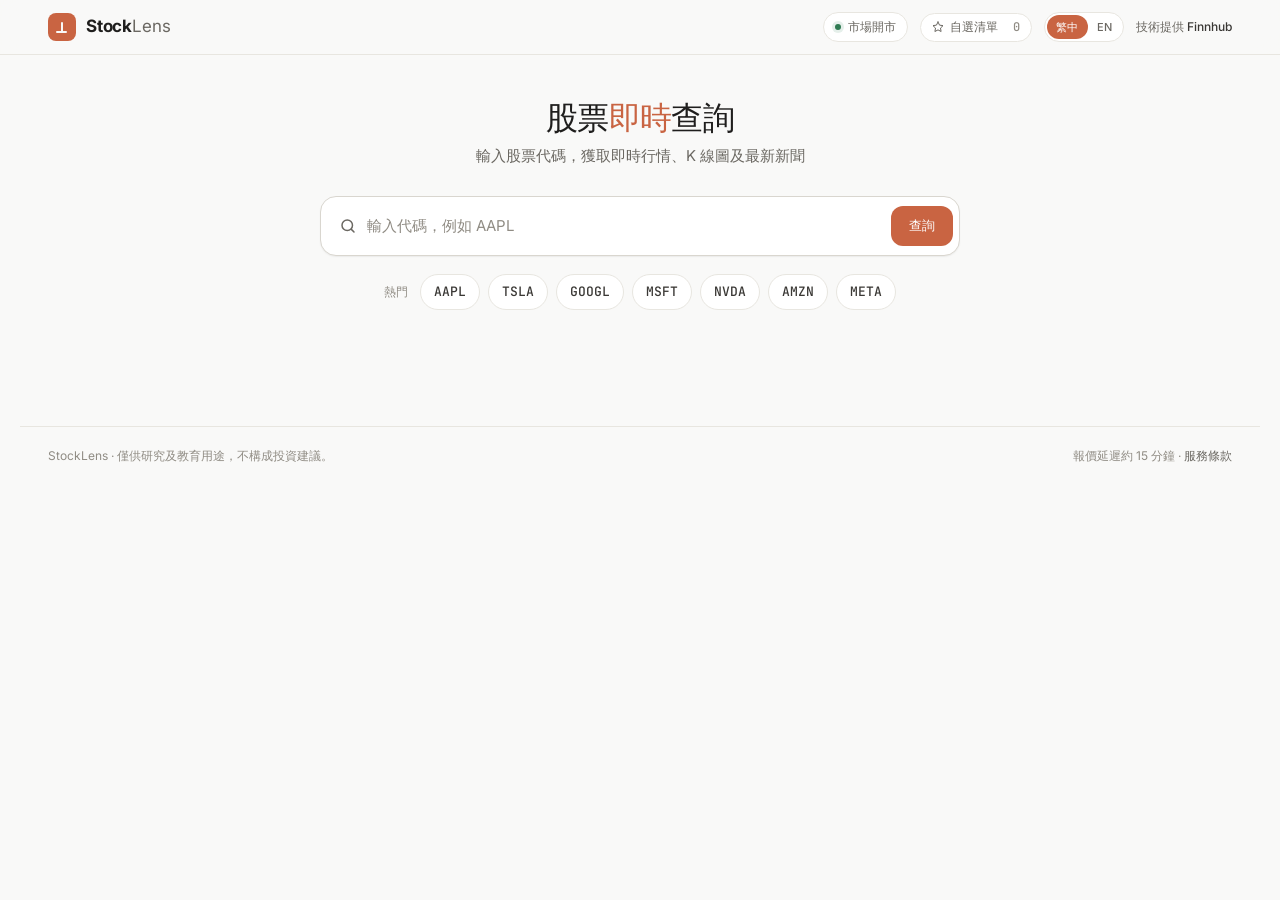
==== commit 4f8b954c: "auto update" ====
--- a/index.html
+++ b/index.html
@@ -198,6 +198,31 @@
 footer a:hover{color:var(--ink)}
 
 [hidden]{display:none!important}
+
+/* ── Watchlist panel ──────────────────────────── */
+.wl-wrap{position:relative}
+.wl-panel{position:absolute;top:calc(100% + 8px);right:0;width:300px;background:var(--surface);border:1px solid var(--border);border-radius:var(--r);box-shadow:0 8px 28px rgba(20,18,15,.14);z-index:300;overflow:hidden;animation:panelIn .15s ease}
+@keyframes panelIn{from{opacity:0;transform:translateY(-6px)}to{opacity:1;transform:translateY(0)}}
+.wl-panel-head{padding:12px 16px 10px;border-bottom:1px solid var(--border);display:flex;justify-content:space-between;align-items:center;gap:8px}
+.wl-panel-title{font-size:12.5px;font-weight:600;color:var(--ink-2)}
+.wl-clear-btn{border:none;background:transparent;font:inherit;font-size:11px;color:var(--down);cursor:pointer;padding:4px 8px;border-radius:6px;transition:background .12s;white-space:nowrap}
+.wl-clear-btn:hover{background:var(--down-soft)}
+.wl-items{max-height:320px;overflow-y:auto}
+.wl-items::-webkit-scrollbar{width:4px}
+.wl-items::-webkit-scrollbar-thumb{background:var(--border-strong);border-radius:2px}
+.wl-row{display:flex;align-items:center;padding:10px 14px;gap:8px;border-bottom:1px solid var(--border);cursor:pointer;transition:background .1s}
+.wl-row:last-child{border-bottom:none}
+.wl-row:hover{background:var(--surface-2)}
+.wl-sym{font-family:'JetBrains Mono',monospace;font-size:13px;font-weight:500;color:var(--ink);flex:1}
+.wl-price{font-family:'JetBrains Mono',monospace;font-size:12.5px;color:var(--ink-2);text-align:right;min-width:68px;flex-shrink:0}
+.wl-chg{font-family:'JetBrains Mono',monospace;font-size:11px;padding:2px 6px;border-radius:5px;text-align:center;min-width:58px;flex-shrink:0}
+.wl-chg.up{background:var(--up-soft);color:var(--up)}
+.wl-chg.dn{background:var(--down-soft);color:var(--down)}
+.wl-chg.neu{background:var(--surface-2);color:var(--muted)}
+.wl-remove{border:none;background:transparent;padding:4px;cursor:pointer;color:var(--muted-2);border-radius:4px;transition:all .12s;line-height:1;display:flex;align-items:center;flex-shrink:0}
+.wl-remove:hover{color:var(--down);background:var(--down-soft)}
+.wl-empty-msg{padding:24px 16px;text-align:center;color:var(--muted-2);font-size:13px}
+.nav-wl.panel-open{border-color:var(--accent);color:var(--accent)}
 </style>
 </head>
 <body>
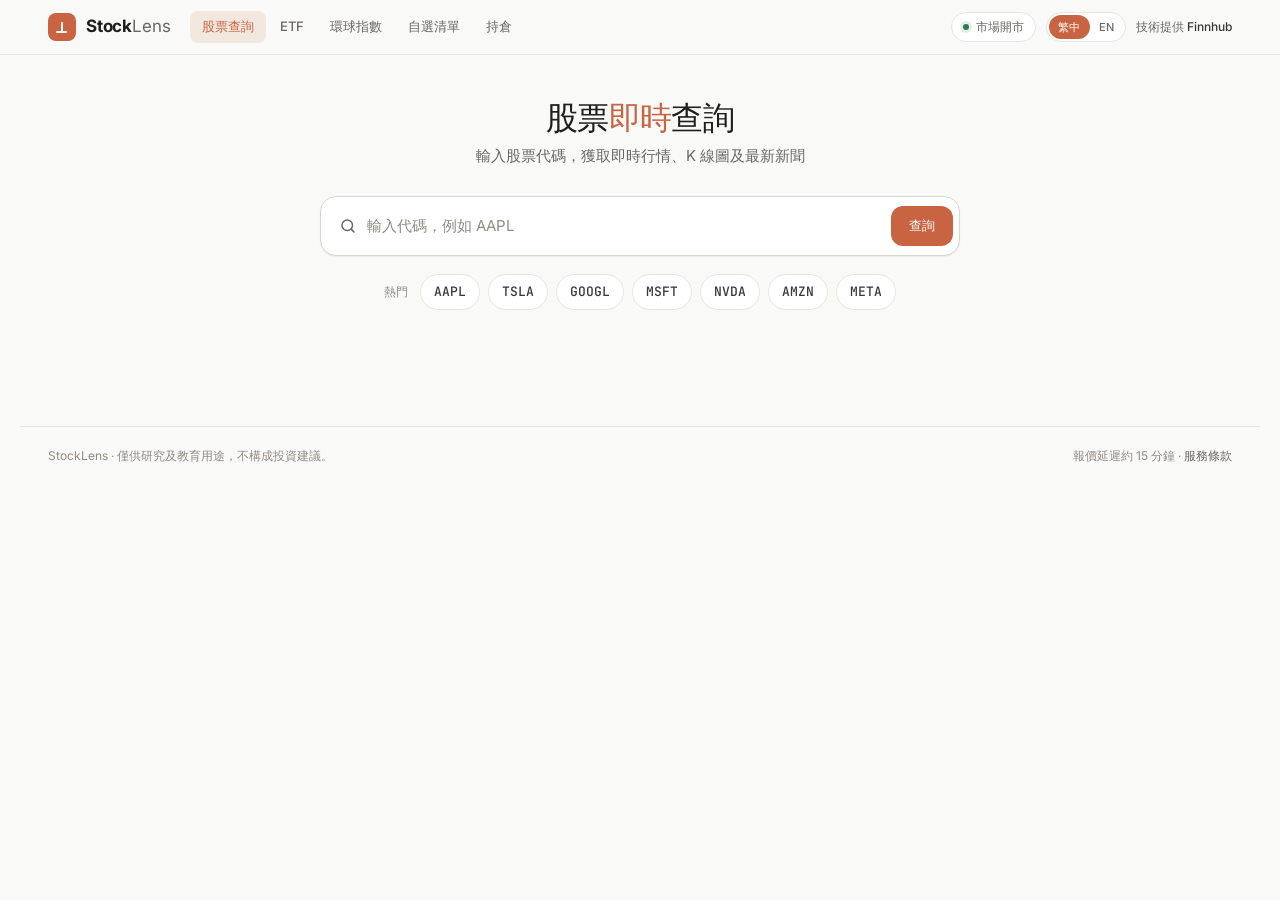
==== commit 9825d6b3: "auto update" ====
--- a/index.html
+++ b/index.html
@@ -2,828 +2,10 @@
 <html lang="zh-Hant">
 <head>
 <meta charset="UTF-8">
-<meta name="viewport" content="width=device-width, initial-scale=1.0">
-<title>StockLens — 股票查詢</title>
-<link rel="preconnect" href="https://fonts.googleapis.com">
-<link rel="preconnect" href="https://fonts.gstatic.com" crossorigin>
-<link href="https://fonts.googleapis.com/css2?family=Inter:wght@300;400;500;600;700&family=JetBrains+Mono:wght@400;500&display=swap" rel="stylesheet">
-<style>
-*,*::before,*::after{box-sizing:border-box;margin:0;padding:0}
-:root{
-  --bg:#f9f9f8; --surface:#ffffff; --surface-2:#f4f3ef;
-  --border:#e8e6e0; --border-strong:#d9d6cf;
-  --ink:#1f1e1d; --ink-2:#3a3835; --muted:#6b6862; --muted-2:#908c84;
-  --accent:#c96442; --accent-h:#b25333; --accent-soft:#f3e8df;
-  --up:#2f7a52; --up-soft:#e3f1e8; --down:#c0432c; --down-soft:#f6e3dd;
-  --sh:0 1px 0 rgba(20,18,15,.02),0 1px 2px rgba(20,18,15,.04);
-  --r:14px; --rs:10px;
-}
-html{font-size:16px}
-body{font-family:'Inter',-apple-system,BlinkMacSystemFont,sans-serif;background:var(--bg);color:var(--ink);min-height:100vh;-webkit-font-smoothing:antialiased;font-size:14px;line-height:1.5;font-feature-settings:'cv11','ss01','ss03'}
-.mono{font-family:'JetBrains Mono',ui-monospace,monospace}
-
-/* ── Nav ──────────────────────────────────────── */
-.nav{position:sticky;top:0;z-index:200;background:rgba(249,249,248,.88);backdrop-filter:blur(12px);-webkit-backdrop-filter:blur(12px);border-bottom:1px solid var(--border)}
-.nav-inner{max-width:1240px;margin:0 auto;padding:0 28px;height:54px;display:flex;align-items:center;justify-content:space-between}
-.logo{display:flex;align-items:center;gap:10px;text-decoration:none;color:var(--ink);font-size:17px;font-weight:600;letter-spacing:-.01em}
-.logo-mark{width:28px;height:28px;background:var(--accent);border-radius:8px;position:relative;display:grid;place-items:center}
-.logo-mark::before,.logo-mark::after{content:"";position:absolute;background:#f9f9f8;border-radius:1px}
-.logo-mark::before{width:11px;height:2px;bottom:8px;left:8px}
-.logo-mark::after{width:2px;height:11px;bottom:8px;left:13px}
-.logo .dim{color:var(--muted);font-weight:400}
-.nav-right{display:flex;align-items:center;gap:12px;font-size:13px;color:var(--muted)}
-
-.mkt-pill{display:inline-flex;align-items:center;gap:7px;padding:5px 11px;border:1px solid var(--border);border-radius:999px;background:var(--surface);font-size:12px;color:var(--muted)}
-@keyframes pulse{0%,100%{opacity:1}50%{opacity:.5}}
-.mkt-pill .dot{width:6px;height:6px;border-radius:50%;background:var(--up);box-shadow:0 0 0 3px rgba(47,122,82,.12);animation:pulse 2s infinite}
-
-.nav-wl{display:inline-flex;align-items:center;gap:6px;padding:5px 11px;border:1px solid var(--border);border-radius:999px;background:var(--surface);font-size:12px;color:var(--muted);cursor:pointer;transition:all .15s}
-.nav-wl:hover{border-color:var(--ink-2);color:var(--ink)}
-.nav-wl svg{width:12px;height:12px}
-.nav-wl .nw-cnt{font-family:'JetBrains Mono',monospace;color:var(--ink);font-weight:500}
-.nav-wl.empty .nw-cnt{color:var(--muted-2)}
-
-.lang-toggle{display:inline-flex;background:var(--surface);border:1px solid var(--border);border-radius:999px;padding:2px}
-.lang-toggle button{border:none;background:transparent;font:inherit;font-size:11px;font-weight:500;color:var(--muted);padding:4px 9px;border-radius:999px;cursor:pointer;transition:all .15s;letter-spacing:.02em}
-.lang-toggle button:hover{color:var(--ink)}
-.lang-toggle button.active{background:var(--accent);color:#fff}
-
-.nav-powered{font-size:12px;color:var(--muted)}
-.nav-powered b{color:var(--ink-2);font-weight:500}
-@media(max-width:640px){.mkt-pill,.nav-powered{display:none}}
-
-/* ── Main ─────────────────────────────────────── */
-main{max-width:1240px;margin:0 auto;padding:44px 28px 80px}
-@media(max-width:600px){main{padding:28px 16px 60px}}
-
-/* ── Hero ─────────────────────────────────────── */
-.hero{text-align:center;margin-bottom:36px}
-.hero h1{font-size:32px;font-weight:500;letter-spacing:-.02em;margin:0 0 8px;color:var(--ink);line-height:1.2}
-.hero h1 em{font-style:normal;color:var(--accent)}
-.hero p{color:var(--muted);margin:0 0 28px;font-size:15px}
-@media(max-width:600px){.hero h1{font-size:24px}}
-
-.search-wrap{max-width:640px;margin:0 auto}
-.search-box{display:flex;align-items:center;gap:10px;background:var(--surface);border:1px solid var(--border-strong);border-radius:16px;padding:4px 6px 4px 18px;box-shadow:var(--sh);transition:border-color .15s,box-shadow .15s}
-.search-box:focus-within{border-color:#b9b4a8;box-shadow:0 0 0 4px rgba(201,100,66,.08)}
-.search-box svg{color:var(--muted);flex-shrink:0}
-.search-box input{flex:1;border:none;outline:none;background:transparent;font:inherit;font-size:15px;color:var(--ink);padding:14px 0}
-.search-box input::placeholder{color:var(--muted-2)}
-.srch-btn{border:none;background:var(--accent);color:#fff;font:inherit;font-weight:500;font-size:13px;padding:10px 18px;border-radius:12px;cursor:pointer;transition:background .15s,transform 80ms;white-space:nowrap;flex-shrink:0}
-.srch-btn:hover:not(:disabled){background:var(--accent-h)}
-.srch-btn:active:not(:disabled){transform:scale(.97)}
-.srch-btn:disabled{background:var(--muted-2);cursor:not-allowed}
-
-.hot-row{margin-top:18px;display:flex;flex-wrap:wrap;justify-content:center;gap:8px}
-.hot-row .hlabel{font-size:12px;color:var(--muted-2);padding:7px 4px 7px 0;align-self:center}
-.chip{display:inline-flex;align-items:center;gap:6px;padding:7px 13px;border:1px solid var(--border);background:var(--surface);border-radius:999px;font-size:13px;font-weight:500;color:var(--ink-2);cursor:pointer;transition:all .15s;font-family:'JetBrains Mono',monospace}
-.chip:hover{border-color:var(--ink-2);color:var(--ink)}
-.chip.active{background:var(--accent);color:#fff;border-color:var(--accent)}
-.chip .dlt{font-family:'Inter',sans-serif;font-size:11px;color:var(--up)}
-.chip .dlt.dn{color:var(--down)}
-.chip.active .dlt{color:rgba(255,255,255,.75)}
-.chip.is-watched::before{content:"";width:5px;height:5px;border-radius:50%;background:var(--accent);margin-right:1px}
-.chip.active.is-watched::before{background:rgba(255,255,255,.8)}
-
-/* ── Error state ──────────────────────────────── */
-.state-card{background:var(--surface);border:1px solid var(--border);border-radius:var(--r);padding:60px 24px;text-align:center;box-shadow:var(--sh)}
-.state-ico{font-size:32px;margin-bottom:14px}
-.state-ttl{font-size:15px;font-weight:600;color:var(--ink-2);margin-bottom:6px}
-.state-desc{font-size:13.5px;color:var(--muted-2);max-width:380px;margin:0 auto;line-height:1.65;white-space:pre-wrap}
-
-/* ── Skeleton ─────────────────────────────────── */
-@keyframes shimmer{0%{background-position:-600px 0}100%{background-position:600px 0}}
-.sk{display:inline-block;vertical-align:middle;background:linear-gradient(90deg,#efefed 25%,#e5e5e3 50%,#efefed 75%);background-size:1200px 100%;animation:shimmer 1.6s infinite linear;border-radius:4px}
-
-/* ── Results grid ─────────────────────────────── */
-.grid{display:grid;grid-template-columns:minmax(0,1fr) 380px;gap:20px}
-@media(max-width:980px){.grid{grid-template-columns:1fr}}
-
-/* ── Card ─────────────────────────────────────── */
-.card{background:var(--surface);border:1px solid var(--border);border-radius:var(--r);box-shadow:var(--sh)}
-.left-col .card+.card{margin-top:20px}
-
-/* ── Stock header ─────────────────────────────── */
-.stock-head{padding:22px 24px 0}
-@media(max-width:600px){.stock-head{padding:16px 16px 0}}
-.stock-head-top{display:flex;justify-content:space-between;align-items:flex-start;gap:16px;margin-bottom:14px}
-.stock-id{display:flex;align-items:center;gap:14px}
-.stock-logo{width:44px;height:44px;border-radius:12px;background:var(--stock-bg,oklch(.94 .02 60));color:var(--stock-fg,oklch(.42 .04 60));border:1px solid var(--stock-bd,oklch(.88 .03 60));display:grid;place-items:center;font-weight:600;font-size:14px;letter-spacing:.02em;font-family:'JetBrains Mono',monospace;transition:background .25s,color .25s,border-color .25s;flex-shrink:0}
-.stock-meta h2{margin:0;font-size:20px;font-weight:600;letter-spacing:-.01em;display:flex;align-items:baseline;gap:10px;flex-wrap:wrap}
-.stock-meta h2 .sym{font-family:'JetBrains Mono',monospace;font-size:18px;color:var(--stock-fg,var(--ink-2));transition:color .25s}
-.stock-meta h2 .nm{color:var(--muted);font-weight:400;font-size:14px}
-.stock-tags{display:flex;gap:6px;margin-top:6px;flex-wrap:wrap}
-.stock-tags span{font-size:11px;color:var(--muted);padding:2px 8px;border:1px solid var(--border);border-radius:4px;background:var(--surface-2)}
-.mkt-state{text-align:right;font-size:12px;color:var(--muted);flex-shrink:0}
-.mkt-state .live-ind{display:inline-flex;align-items:center;gap:6px;color:var(--ink-2);font-weight:500}
-.mkt-state .live-ind::before{content:"";width:6px;height:6px;border-radius:50%;background:var(--up);box-shadow:0 0 0 3px rgba(47,122,82,.15);animation:pulse 2s infinite}
-.mkt-state .live-time{font-size:11px;margin-top:3px}
-
-.price-line{display:flex;align-items:center;gap:12px;margin-bottom:18px;flex-wrap:wrap}
-.price-main{font-family:'JetBrains Mono',monospace;font-size:38px;font-weight:500;letter-spacing:-.02em;color:var(--ink);min-height:38px}
-@media(max-width:600px){.price-main{font-size:30px}}
-.price-delta{display:inline-flex;align-items:center;gap:6px;padding:5px 10px;border-radius:8px;font-family:'JetBrains Mono',monospace;font-size:13px;font-weight:500;min-height:30px}
-.price-delta.up{background:var(--up-soft);color:var(--up)}
-.price-delta.down{background:var(--down-soft);color:var(--down)}
-.price-delta svg{width:12px;height:12px}
-
-.watch-btn{margin-left:auto;display:inline-flex;align-items:center;gap:7px;padding:7px 13px;border:1px solid var(--border-strong);background:var(--surface);border-radius:999px;font:inherit;font-size:12px;font-weight:500;color:var(--ink-2);cursor:pointer;transition:all .15s}
-.watch-btn:hover{border-color:var(--ink-2);color:var(--ink)}
-.watch-btn .star-icon{width:13px;height:13px;transition:transform .2s}
-.watch-btn.is-on{background:var(--accent-soft);border-color:#e5cdbf;color:var(--accent)}
-.watch-btn.is-on .star-icon{fill:var(--accent);stroke:var(--accent);transform:scale(1.05)}
-.watch-btn.pop .star-icon{animation:starPop .42s ease}
-@keyframes starPop{0%{transform:scale(1)}40%{transform:scale(1.35) rotate(-8deg)}100%{transform:scale(1.05)}}
-
-/* ── Stats ────────────────────────────────────── */
-.stats{display:grid;grid-template-columns:repeat(5,1fr);border-top:1px solid var(--border)}
-@media(max-width:720px){.stats{grid-template-columns:repeat(2,1fr)}}
-.stat{padding:14px 20px;border-right:1px solid var(--border)}
-.stat:last-child{border-right:none}
-@media(max-width:720px){.stat:nth-child(2n){border-right:none}}
-.stat .k{font-size:11px;color:var(--muted);text-transform:uppercase;letter-spacing:.06em;margin-bottom:6px}
-.stat .v{font-family:'JetBrains Mono',monospace;font-size:15px;font-weight:500;color:var(--ink);min-height:22px}
-.stat .sub{font-size:11px;color:var(--muted-2);margin-top:2px;font-family:'JetBrains Mono',monospace}
-
-/* ── Chart card ───────────────────────────────── */
-.chart-head{display:flex;justify-content:space-between;align-items:center;padding:18px 24px 6px;flex-wrap:wrap;gap:12px}
-.chart-head h3{margin:0;font-size:14px;font-weight:500;color:var(--ink-2);display:flex;align-items:center;gap:8px}
-.chart-badge{font-size:11px;color:var(--muted);font-weight:400;padding:2px 7px;border:1px solid var(--border);border-radius:4px;font-family:'JetBrains Mono',monospace}
-.timeframes{display:inline-flex;background:var(--surface-2);border-radius:8px;padding:3px;gap:2px}
-.tf-btn{border:none;background:transparent;font:inherit;font-size:12px;font-weight:500;color:var(--muted);padding:6px 12px;border-radius:6px;cursor:pointer;font-family:'JetBrains Mono',monospace;transition:all .15s}
-.tf-btn:hover{color:var(--ink)}
-.tf-btn.active{background:var(--surface);color:var(--ink);box-shadow:0 1px 2px rgba(20,18,15,.06)}
-.chart-wrap{padding:8px 12px 18px;position:relative}
-.tv-chart{display:block;width:100%;height:360px;border:none;border-radius:var(--rs);transition:opacity .25s}
-.tv-chart.tv-loading{opacity:0}
-.chart-loader{position:absolute;inset:8px 12px 18px;border-radius:var(--rs);background:var(--surface-2);border:1px solid var(--border);display:flex;flex-direction:column;align-items:center;justify-content:center;gap:10px;font-size:13.5px;color:var(--muted);pointer-events:none}
-.chart-loader[hidden]{display:none!important}
-.chart-spin{width:28px;height:28px;border:2.5px solid var(--border-strong);border-top-color:var(--accent);border-radius:50%;animation:spin .75s linear infinite}
-@keyframes spin{to{transform:rotate(360deg)}}
-@media(max-width:600px){.chart-wrap{padding:8px 8px 12px}.tv-chart{height:280px}.chart-loader{inset:8px 8px 12px}}
-
-/* ── News card ────────────────────────────────── */
-.news-card{display:flex;flex-direction:column;height:fit-content}
-.news-head{padding:18px 22px 12px;border-bottom:1px solid var(--border);display:flex;justify-content:space-between;align-items:center;flex-shrink:0}
-.news-head h3{margin:0;font-size:14px;font-weight:500;color:var(--ink-2);display:flex;align-items:center;gap:8px}
-.news-head .n-count{font-size:11px;color:var(--muted);padding:2px 8px;background:var(--surface-2);border-radius:4px;font-family:'JetBrains Mono',monospace}
-.news-list{overflow-y:auto;max-height:720px}
-.news-list::-webkit-scrollbar{width:6px}
-.news-list::-webkit-scrollbar-thumb{background:var(--border-strong);border-radius:3px}
-.news-item{padding:14px 20px;border-bottom:1px solid var(--border);transition:background .12s}
-.news-item:last-child{border-bottom:none}
-.news-item:hover{background:var(--surface-2)}
-.news-meta{display:flex;align-items:center;gap:7px;flex-wrap:wrap;font-size:11px;color:var(--muted);margin-bottom:7px}
-.n-src{color:var(--accent);font-weight:500}
-.n-dot{width:3px;height:3px;border-radius:50%;background:var(--muted-2);flex-shrink:0}
-.n-sent{margin-left:auto;font-size:10px;padding:2px 6px;border-radius:4px;font-family:'JetBrains Mono',monospace;letter-spacing:.02em}
-.n-sent.pos{background:var(--up-soft);color:var(--up)}
-.n-sent.neg{background:var(--down-soft);color:var(--down)}
-.n-sent.neu{background:var(--surface-2);color:var(--muted)}
-.news-title{font-size:13.5px;font-weight:500;line-height:1.4;margin-bottom:6px;letter-spacing:-.005em}
-.news-title a{color:var(--ink);text-decoration:none}
-.news-title a:hover{color:var(--accent)}
-.news-summary{font-size:12.5px;color:var(--muted);line-height:1.55;margin:0 0 10px;display:-webkit-box;-webkit-line-clamp:2;-webkit-box-orient:vertical;overflow:hidden}
-.news-summary.translated{background:var(--accent-soft);border-left:2px solid var(--accent);padding:8px 10px;border-radius:0 6px 6px 0;color:var(--ink-2);-webkit-line-clamp:unset}
-.news-actions{display:flex;align-items:center;gap:6px}
-.btn-ghost{border:1px solid var(--border);background:var(--surface);color:var(--ink-2);font:inherit;font-size:11px;font-weight:500;padding:5px 10px;border-radius:6px;cursor:pointer;display:inline-flex;align-items:center;gap:4px;transition:all .15s}
-.btn-ghost:hover:not(:disabled){border-color:var(--ink-2);color:var(--ink)}
-.btn-ghost.is-on{background:var(--accent);color:#fff;border-color:var(--accent)}
-.btn-ghost:disabled{opacity:.5;cursor:not-allowed}
-.mini-spin{display:inline-block;width:10px;height:10px;border:1.5px solid currentColor;border-top-color:transparent;border-radius:50%;animation:spin .7s linear infinite}
-
-/* ── Footer ───────────────────────────────────── */
-footer{max-width:1240px;margin:0 auto;padding:20px 28px 40px;font-size:12px;color:var(--muted-2);display:flex;justify-content:space-between;flex-wrap:wrap;gap:8px;border-top:1px solid var(--border)}
-footer a{color:var(--muted);text-decoration:none}
-footer a:hover{color:var(--ink)}
-
-[hidden]{display:none!important}
-
-/* ── Watchlist panel ──────────────────────────── */
-.wl-wrap{position:relative}
-.wl-panel{position:absolute;top:calc(100% + 8px);right:0;width:300px;background:var(--surface);border:1px solid var(--border);border-radius:var(--r);box-shadow:0 8px 28px rgba(20,18,15,.14);z-index:300;overflow:hidden;animation:panelIn .15s ease}
-@keyframes panelIn{from{opacity:0;transform:translateY(-6px)}to{opacity:1;transform:translateY(0)}}
-.wl-panel-head{padding:12px 16px 10px;border-bottom:1px solid var(--border);display:flex;justify-content:space-between;align-items:center;gap:8px}
-.wl-panel-title{font-size:12.5px;font-weight:600;color:var(--ink-2)}
-.wl-clear-btn{border:none;background:transparent;font:inherit;font-size:11px;color:var(--down);cursor:pointer;padding:4px 8px;border-radius:6px;transition:background .12s;white-space:nowrap}
-.wl-clear-btn:hover{background:var(--down-soft)}
-.wl-items{max-height:320px;overflow-y:auto}
-.wl-items::-webkit-scrollbar{width:4px}
-.wl-items::-webkit-scrollbar-thumb{background:var(--border-strong);border-radius:2px}
-.wl-row{display:flex;align-items:center;padding:10px 14px;gap:8px;border-bottom:1px solid var(--border);cursor:pointer;transition:background .1s}
-.wl-row:last-child{border-bottom:none}
-.wl-row:hover{background:var(--surface-2)}
-.wl-sym{font-family:'JetBrains Mono',monospace;font-size:13px;font-weight:500;color:var(--ink);flex:1}
-.wl-price{font-family:'JetBrains Mono',monospace;font-size:12.5px;color:var(--ink-2);text-align:right;min-width:68px;flex-shrink:0}
-.wl-chg{font-family:'JetBrains Mono',monospace;font-size:11px;padding:2px 6px;border-radius:5px;text-align:center;min-width:58px;flex-shrink:0}
-.wl-chg.up{background:var(--up-soft);color:var(--up)}
-.wl-chg.dn{background:var(--down-soft);color:var(--down)}
-.wl-chg.neu{background:var(--surface-2);color:var(--muted)}
-.wl-remove{border:none;background:transparent;padding:4px;cursor:pointer;color:var(--muted-2);border-radius:4px;transition:all .12s;line-height:1;display:flex;align-items:center;flex-shrink:0}
-.wl-remove:hover{color:var(--down);background:var(--down-soft)}
-.wl-empty-msg{padding:24px 16px;text-align:center;color:var(--muted-2);font-size:13px}
-.nav-wl.panel-open{border-color:var(--accent);color:var(--accent)}
-</style>
+<meta http-equiv="refresh" content="0; url=pages/quote.html">
+<title>StockLens</title>
 </head>
 <body>
-
-<!-- NAV -->
-<nav class="nav">
-  <div class="nav-inner">
-    <a class="logo" href="javascript:location.reload()">
-      <div class="logo-mark" aria-hidden="true"></div>
-      <span><b>Stock</b><span class="dim">Lens</span></span>
-    </a>
-    <div class="nav-right">
-      <span class="mkt-pill"><span class="dot"></span><span data-i18n="market_open">市場開市</span></span>
-      <button class="nav-wl empty" id="navWatchlist" type="button">
-        <svg viewBox="0 0 24 24" fill="none" stroke="currentColor" stroke-width="2" stroke-linecap="round" stroke-linejoin="round"><polygon points="12 2 15.09 8.26 22 9.27 17 14.14 18.18 21.02 12 17.77 5.82 21.02 7 14.14 2 9.27 8.91 8.26 12 2"/></svg>
-        <span data-i18n="watchlist">自選清單</span>&nbsp;<span class="nw-cnt" id="nwCount">0</span>
-      </button>
-      <div class="lang-toggle" id="langToggle">
-        <button type="button" data-lang="zh" class="active">繁中</button>
-        <button type="button" data-lang="en">EN</button>
-      </div>
-      <span class="nav-powered"><span data-i18n="powered_by">技術提供</span> <b>Finnhub</b></span>
-    </div>
-  </div>
-</nav>
-
-<!-- MAIN -->
-<main>
-
-  <!-- Hero -->
-  <section class="hero">
-    <h1 data-i18n="hero_title">股票<em>即時</em>查詢</h1>
-    <p data-i18n="hero_sub">輸入股票代碼，獲取即時行情、K 線圖及最新新聞</p>
-    <div class="search-wrap">
-      <div class="search-box">
-        <svg width="18" height="18" viewBox="0 0 24 24" fill="none" stroke="currentColor" stroke-width="2" stroke-linecap="round" stroke-linejoin="round"><circle cx="11" cy="11" r="7"/><path d="m20 20-3.5-3.5"/></svg>
-        <input id="sym-input" data-i18n-ph="search_ph" placeholder="輸入代碼，例如 AAPL" autocomplete="off" spellcheck="false">
-        <button id="srch-btn" class="srch-btn" onclick="doSearch()" data-i18n="search">查詢</button>
-      </div>
-    </div>
-    <div class="hot-row">
-      <span class="hlabel" data-i18n="trending">熱門</span>
-      <span class="chip" data-sym="AAPL"  onclick="qs('AAPL')">AAPL</span>
-      <span class="chip" data-sym="TSLA"  onclick="qs('TSLA')">TSLA</span>
-      <span class="chip" data-sym="GOOGL" onclick="qs('GOOGL')">GOOGL</span>
-      <span class="chip" data-sym="MSFT"  onclick="qs('MSFT')">MSFT</span>
-      <span class="chip" data-sym="NVDA"  onclick="qs('NVDA')">NVDA</span>
-      <span class="chip" data-sym="AMZN"  onclick="qs('AMZN')">AMZN</span>
-      <span class="chip" data-sym="META"  onclick="qs('META')">META</span>
-    </div>
-  </section>
-
-  <!-- Error -->
-  <div id="st-err" hidden>
-    <div class="state-card">
-      <div class="state-ico">⚠️</div>
-      <div class="state-ttl" data-i18n="err_title">查詢失敗</div>
-      <div class="state-desc" id="err-msg"></div>
-    </div>
-  </div>
-
-  <!-- Results grid -->
-  <div id="results" class="grid" hidden>
-
-    <!-- LEFT: quote + chart -->
-    <div class="left-col">
-
-      <!-- Stock card -->
-      <div class="card">
-        <div class="stock-head" id="stock-head">
-          <div class="stock-head-top">
-            <div class="stock-id">
-              <div class="stock-logo" id="stock-logo">AA</div>
-              <div class="stock-meta">
-                <h2>
-                  <span class="sym" id="r-sym"></span>
-                  <span class="nm"  id="r-name"></span>
-                </h2>
-                <div class="stock-tags">
-                  <span id="r-exchange"></span>
-                  <span id="r-sec"></span>
-                  <span id="r-currency">USD</span>
-                </div>
-              </div>
-            </div>
-            <div class="mkt-state">
-              <div class="live-ind" data-i18n="live">即時</div>
-              <div class="live-time" id="live-time"></div>
-            </div>
-          </div>
-          <div class="price-line">
-            <span class="price-main" id="r-price"></span>
-            <span class="price-delta" id="r-delta"></span>
-            <button class="watch-btn" id="watchBtn" type="button" aria-pressed="false">
-              <svg class="star-icon" viewBox="0 0 24 24" fill="none" stroke="currentColor" stroke-width="1.8" stroke-linecap="round" stroke-linejoin="round"><polygon points="12 2 15.09 8.26 22 9.27 17 14.14 18.18 21.02 12 17.77 5.82 21.02 7 14.14 2 9.27 8.91 8.26 12 2"/></svg>
-              <span class="watch-label" data-i18n="add_watch">加入自選</span>
-            </button>
-          </div>
-        </div>
-        <div class="stats">
-          <div class="stat"><div class="k" data-i18n="k_open">開盤</div><div class="v" id="r-open">—</div></div>
-          <div class="stat"><div class="k" data-i18n="k_hl">最高 · 最低</div><div class="v" id="r-hl">—</div><div class="sub" id="r-hl-sub"></div></div>
-          <div class="stat"><div class="k" data-i18n="k_vol">成交量</div><div class="v" id="r-vol">—</div></div>
-          <div class="stat"><div class="k" data-i18n="k_cap">市值</div><div class="v" id="r-cap">—</div></div>
-          <div class="stat"><div class="k" data-i18n="k_52w">52 週區間</div><div class="v" id="r-52">—</div><div class="sub" id="r-52pos"></div></div>
-        </div>
-      </div>
-
-      <!-- Chart card -->
-      <div class="card">
-        <div class="chart-head">
-          <h3>
-            <span data-i18n="chart_title">價格走勢</span>
-            <span class="chart-badge" id="chart-badge">1M · 日線</span>
-          </h3>
-          <div class="timeframes">
-            <button class="tf-btn active" onclick="switchPeriod('1M',this)">1M</button>
-            <button class="tf-btn"        onclick="switchPeriod('3M',this)">3M</button>
-            <button class="tf-btn"        onclick="switchPeriod('6M',this)">6M</button>
-            <button class="tf-btn"        onclick="switchPeriod('1Y',this)">1Y</button>
-            <button class="tf-btn"        onclick="switchPeriod('3Y',this)">3Y</button>
-            <button class="tf-btn"        onclick="switchPeriod('5Y',this)">5Y</button>
-          </div>
-        </div>
-        <div class="chart-wrap">
-          <div id="tv-loader" class="chart-loader">
-            <div class="chart-spin"></div>
-            <span data-i18n="chart_loading">圖表載入中…</span>
-          </div>
-          <iframe id="tv-chart" class="tv-chart tv-loading" frameborder="0" allowtransparency="true" scrolling="no"></iframe>
-        </div>
-      </div>
-    </div>
-
-    <!-- RIGHT: news -->
-    <aside class="card news-card">
-      <div class="news-head">
-        <h3>
-          <span data-i18n="latest_news">最新新聞</span>
-          <span class="n-count" id="newsCount">0</span>
-        </h3>
-      </div>
-      <div class="news-list" id="news-list"></div>
-    </aside>
-
-  </div><!-- /#results -->
-</main>
-
-<footer>
-  <div data-i18n="footer_left">StockLens · 僅供研究及教育用途，不構成投資建議。</div>
-  <div><span data-i18n="footer_delay">報價延遲約 15 分鐘</span> · <a href="#" data-i18n="footer_terms">服務條款</a></div>
-</footer>
-
-<script>
-'use strict';
-
-/* ── Config ──────────────────────────────────────── */
-const FH_KEY  = 'd806uhhr01qj3ct99a30d806uhhr01qj3ct99a3g';
-const FH_BASE = 'https://finnhub.io/api/v1';
-
-/* ── i18n ────────────────────────────────────────── */
-const I18N = {
-  zh:{
-    market_open:'市場開市', watchlist:'自選清單', powered_by:'技術提供',
-    hero_title:'股票<em>即時</em>查詢', hero_sub:'輸入股票代碼，獲取即時行情、K 線圖及最新新聞',
-    search_ph:'輸入代碼，例如 AAPL', search:'查詢', searching:'查詢中…', trending:'熱門',
-    live:'即時', err_title:'查詢失敗',
-    k_open:'開盤', k_hl:'最高 · 最低', k_vol:'成交量', k_cap:'市值', k_52w:'52 週區間',
-    of_range:'% 位置',
-    chart_title:'價格走勢', chart_loading:'圖表載入中…', daily:'日線', weekly:'週線',
-    latest_news:'最新新聞',
-    sent_pos:'利多', sent_neg:'利空', sent_neu:'中性',
-    tr_btn:'🌐 翻譯', tr_ing:'翻譯中…', tr_orig:'原文',
-    add_watch:'加入自選', on_watch:'已加入自選',
-    footer_left:'StockLens · 僅供研究及教育用途，不構成投資建議。',
-    footer_delay:'報價延遲約 15 分鐘', footer_terms:'服務條款',
-  },
-  en:{
-    market_open:'Markets open', watchlist:'Watchlist', powered_by:'Powered by',
-    hero_title:'Stock <em>real-time</em> lookup', hero_sub:'Enter a ticker for live quotes, charts and the latest news.',
-    search_ph:'Enter ticker — e.g. AAPL, TSLA', search:'Search', searching:'Searching…', trending:'Trending',
-    live:'Live', err_title:'Query failed',
-    k_open:'Open', k_hl:'High · Low', k_vol:'Volume', k_cap:'Market cap', k_52w:'52w range',
-    of_range:'% of range',
-    chart_title:'Price chart', chart_loading:'Loading chart…', daily:'Daily', weekly:'Weekly',
-    latest_news:'Latest news',
-    sent_pos:'BULLISH', sent_neg:'BEARISH', sent_neu:'NEUTRAL',
-    tr_btn:'🌐 Translate', tr_ing:'Translating…', tr_orig:'Original',
-    add_watch:'Add to watchlist', on_watch:'Watchlisted',
-    footer_left:'StockLens · For research and educational use. Not financial advice.',
-    footer_delay:'Quotes delayed ~15 min', footer_terms:'Terms',
-  }
-};
-function tr(k){ return I18N[currentLang][k] ?? I18N.zh[k] ?? k; }
-
-/* ── Per-stock tint colors ───────────────────────── */
-const TINTS = {
-  AAPL: {fg:'oklch(.42 .04 60)',   bg:'oklch(.94 .02 60)',   bd:'oklch(.88 .03 60)'},
-  TSLA: {fg:'oklch(.48 .13 28)',   bg:'oklch(.94 .03 28)',   bd:'oklch(.88 .05 28)'},
-  GOOGL:{fg:'oklch(.48 .11 250)',  bg:'oklch(.94 .025 250)', bd:'oklch(.88 .05 250)'},
-  MSFT: {fg:'oklch(.48 .09 195)',  bg:'oklch(.94 .025 195)', bd:'oklch(.88 .05 195)'},
-  NVDA: {fg:'oklch(.46 .13 145)',  bg:'oklch(.94 .03 145)',  bd:'oklch(.86 .06 145)'},
-  AMZN: {fg:'oklch(.48 .10 55)',   bg:'oklch(.94 .03 55)',   bd:'oklch(.88 .05 55)'},
-  META: {fg:'oklch(.48 .10 230)',  bg:'oklch(.94 .025 230)', bd:'oklch(.88 .05 230)'},
-};
-const DEFAULT_TINT = {fg:'oklch(.42 .06 240)', bg:'oklch(.94 .02 240)', bd:'oklch(.88 .04 240)'};
-
-/* ── State ───────────────────────────────────────── */
-const $ = id => document.getElementById(id);
-let newsData     = [];
-let activePeriod = '1M';
-let currentSym   = '';
-let currentLang  = localStorage.getItem('stocklens.lang') || 'zh';
-const watchlist  = new Set(JSON.parse(
-  localStorage.getItem('stocklens.watchlist') || localStorage.getItem('stocklens_wl') || '[]'
-));
-function saveWatchlist(){ localStorage.setItem('stocklens.watchlist', JSON.stringify([...watchlist])); }
-
-/* ── Boot ────────────────────────────────────────── */
-applyLang();
-syncNavWatchlist();
-fetchChipQuotes();
-tick(); setInterval(tick, 1000);
-
-$('sym-input').addEventListener('input',   e => { e.target.value = e.target.value.toUpperCase(); });
-$('sym-input').addEventListener('keydown', e => { if (e.key === 'Enter') doSearch(); });
-
-document.querySelectorAll('.lang-toggle button').forEach(b => {
-  b.addEventListener('click', () => {
-    currentLang = b.dataset.lang;
-    localStorage.setItem('stocklens.lang', currentLang);
-    applyLang();
-    if (currentSym) syncWatchBtn();
-    renderNews();
-  });
-});
-
-$('navWatchlist').addEventListener('click', () => {
-  if (!watchlist.size) return;
-  const arr  = [...watchlist];
-  const next = arr.find(s => s !== currentSym) || arr[0];
-  qs(next);
-});
-
-$('watchBtn').addEventListener('click', () => {
-  if (!currentSym) return;
-  const btn = $('watchBtn');
-  if (watchlist.has(currentSym)) {
-    watchlist.delete(currentSym);
-  } else {
-    watchlist.add(currentSym);
-    btn.classList.remove('pop');
-    void btn.offsetWidth;
-    btn.classList.add('pop');
-  }
-  saveWatchlist();
-  syncWatchBtn();
-  syncNavWatchlist();
-});
-
-/* ── i18n apply ──────────────────────────────────── */
-function applyLang(){
-  document.documentElement.lang = currentLang === 'zh' ? 'zh-Hant' : 'en';
-  document.querySelectorAll('[data-i18n]').forEach(el => {
-    const v = I18N[currentLang][el.dataset.i18n];
-    if (v !== undefined) el.innerHTML = v;
-  });
-  document.querySelectorAll('[data-i18n-ph]').forEach(el => {
-    const v = I18N[currentLang][el.dataset.i18nPh];
-    if (v !== undefined) el.placeholder = v;
-  });
-  document.querySelectorAll('.lang-toggle button').forEach(b => {
-    b.classList.toggle('active', b.dataset.lang === currentLang);
-  });
-  updateChartBadge();
-}
-
-/* ── Clock ───────────────────────────────────────── */
-function tick(){
-  const d  = new Date();
-  const hh = String(d.getHours()).padStart(2,'0');
-  const mm = String(d.getMinutes()).padStart(2,'0');
-  const ss = String(d.getSeconds()).padStart(2,'0');
-  const el = $('live-time');
-  if (el) el.textContent = `${hh}:${mm}:${ss}`;
-}
-
-/* ── Chip % quotes (background fetch) ───────────── */
-async function fetchChipQuotes(){
-  const syms = ['AAPL','TSLA','GOOGL','MSFT','NVDA','AMZN','META'];
-  for (const sym of syms) {
-    try {
-      const q    = await fhFetch(`quote?symbol=${sym}`);
-      const chip = document.querySelector(`.chip[data-sym="${sym}"]`);
-      if (chip && q.dp !== undefined) {
-        const up = q.dp >= 0;
-        chip.innerHTML = `${sym} <span class="dlt ${up?'':'dn'}">${up?'+':''}${q.dp.toFixed(2)}%</span>`;
-        if (watchlist.has(sym)) chip.classList.add('is-watched');
-        if (sym === currentSym)  chip.classList.add('active');
-      }
-    } catch { /* ignore */ }
-    await new Promise(r => setTimeout(r, 400));
-  }
-}
-
-/* ── Helpers ─────────────────────────────────────── */
-const fmt$ = n => '$' + Number(n).toLocaleString('en-US',{minimumFractionDigits:2,maximumFractionDigits:2});
-function fmtCap(m){
-  const n = parseFloat(m) * 1e6;
-  if (!n || isNaN(n)) return '—';
-  return n>=1e12?'$'+(n/1e12).toFixed(2)+'T':n>=1e9?'$'+(n/1e9).toFixed(2)+'B':'$'+(n/1e6).toFixed(2)+'M';
-}
-function esc(s){
-  if (!s) return '';
-  const d = document.createElement('div'); d.textContent = s; return d.innerHTML;
-}
-function tsToDate(ts){ return new Date(ts*1000).toISOString().slice(0,10); }
-function detectSentiment(title, summary){
-  const text = (title+' '+(summary||'')).toLowerCase();
-  const pos = ['beat','beats','surges','record','growth','strong','gains','profit','jumps','rally','soars','upgrade','tops','rises','accelerat','expands'];
-  const neg = ['fall','falls','drops','misses','concern','risk','cuts','decline','slump','lawsuit','warning','downgrade','restrict','tariff','tighten','weaker','slow'];
-  let s = 0;
-  pos.forEach(w => { if (text.includes(w)) s++; });
-  neg.forEach(w => { if (text.includes(w)) s--; });
-  return s > 0 ? 'pos' : s < 0 ? 'neg' : 'neu';
-}
-
-/* ── Finnhub API ─────────────────────────────────── */
-async function fhFetch(path){
-  const sep = path.includes('?') ? '&' : '?';
-  const res  = await fetch(`${FH_BASE}/${path}${sep}token=${FH_KEY}`);
-  if (!res.ok) throw new Error(`HTTP ${res.status}`);
-  const data = await res.json();
-  if (data.error){
-    if (data.error.toLowerCase().includes('invalid')) throw new Error('Finnhub API Key 無效。');
-    if (data.error.toLowerCase().includes('limit'))   throw new Error('已達 Finnhub 請求上限。');
-    throw new Error(data.error);
-  }
-  return data;
-}
-async function fetchNews(sym){
-  const now = Math.floor(Date.now()/1000);
-  const to  = tsToDate(now);
-  try {
-    const d = await fhFetch(`company-news?symbol=${sym}&from=${tsToDate(now-60*86400)}&to=${to}`);
-    if (Array.isArray(d) && d.length) return d;
-  } catch {}
-  try {
-    const d = await fhFetch(`company-news?symbol=${sym}&from=${tsToDate(now-180*86400)}&to=${to}`);
-    if (Array.isArray(d) && d.length) return d;
-  } catch {}
-  return [];
-}
-
-/* ── Skeletons ───────────────────────────────────── */
-const sk  = (w,h,r='4px') => `<span class="sk" style="width:${w};height:${h};border-radius:${r}"></span>`;
-const skb = (w,h='14px',mb='8px') => `<div class="sk" style="display:block;width:${w};height:${h};border-radius:4px;margin-bottom:${mb}"></div>`;
-
-function showQuoteSkeleton(){
-  $('r-sym').innerHTML  = sk('46px','11px','3px');
-  $('r-name').innerHTML = sk('160px','14px');
-  $('r-price').innerHTML = sk('155px','38px');
-  const d = $('r-delta'); d.className='price-delta'; d.innerHTML=sk('105px','22px','6px');
-  ['r-open','r-hl','r-vol','r-cap','r-52'].forEach(id => { if ($(id)) $(id).innerHTML=sk('68px','14px'); });
-  $('r-exchange').textContent=''; $('r-sec').textContent=''; $('r-currency').textContent='';
-  $('r-hl-sub').textContent=''; $('r-52pos').textContent='';
-  $('stock-logo').textContent='';
-}
-function showNewsSkeleton(){
-  $('news-list').innerHTML = Array(5).fill(0).map(() => `
-    <div class="news-item" style="pointer-events:none;user-select:none">
-      <div class="news-meta" style="margin-bottom:8px">${sk('48px','9px','3px')} ${sk('60px','9px','3px')}</div>
-      ${skb('90%','13px','4px')}${skb('72%','13px','4px')}${skb('50%','11px','0')}
-    </div>`).join('');
-}
-
-/* ── Search ──────────────────────────────────────── */
-const qs = sym => { $('sym-input').value = sym; doSearch(); };
-
-async function doSearch(){
-  const sym = $('sym-input').value.trim().toUpperCase();
-  if (!sym) return;
-
-  currentSym   = sym;
-  newsData     = [];
-  activePeriod = '1M';
-
-  const btn = $('srch-btn');
-  btn.disabled    = true;
-  btn.textContent = tr('searching');
-
-  $('st-err').hidden  = true;
-  $('results').hidden = false;
-  showQuoteSkeleton();
-  showNewsSkeleton();
-
-  document.querySelectorAll('.tf-btn').forEach(b => b.classList.remove('active'));
-  document.querySelector('.tf-btn').classList.add('active');
-  $('tv-loader').hidden = false;
-  $('tv-chart').classList.add('tv-loading');
-  $('tv-chart').onload  = null;
-  $('tv-chart').src     = '';
-
-  const quoteP   = fhFetch(`quote?symbol=${sym}`);
-  const profileP = fhFetch(`stock/profile2?symbol=${sym}`).catch(() => ({}));
-  const metricP  = fhFetch(`stock/metric?symbol=${sym}&metric=all`).catch(() => ({}));
-  const newsP    = fetchNews(sym);
-
-  let quote, profile, metric;
-  try {
-    [quote, profile, metric] = await Promise.all([quoteP, profileP, metricP]);
-    if (!quote.pc || quote.pc === 0)
-      throw new Error(`找不到股票代碼「${sym}」。\n請確認代碼是否正確（例如 AAPL、TSLA、GOOGL）`);
-  } catch(err){
-    $('results').hidden = true;
-    $('st-err').hidden  = false;
-    $('err-msg').textContent = err.message || '查詢失敗，請稍後再試';
-    btn.disabled    = false;
-    btn.textContent = tr('search');
-    return;
-  }
-
-  renderQuote(quote, profile, metric, sym);
-  syncWatchBtn();
-  updateTVChart();
-  btn.disabled    = false;
-  btn.textContent = tr('search');
-
-  document.querySelectorAll('.chip').forEach(c => c.classList.toggle('active', c.dataset.sym === sym));
-
-  try {
-    const news = await newsP;
-    if (currentSym === sym){ newsData = news; renderNews(); }
-  } catch {
-    if (currentSym === sym) renderNews();
-  }
-}
-
-/* ── Render: Quote ───────────────────────────────── */
-function renderQuote(q, p, m, sym){
-  const isUp = (q.d || 0) >= 0;
-  const tint = TINTS[sym] || DEFAULT_TINT;
-
-  // Logo + tint
-  $('stock-logo').textContent = sym.slice(0,2);
-  const sh = $('stock-head');
-  sh.style.setProperty('--stock-fg', tint.fg);
-  sh.style.setProperty('--stock-bg', tint.bg);
-  sh.style.setProperty('--stock-bd', tint.bd);
-
-  $('r-sym').textContent      = sym;
-  $('r-name').textContent     = p.name  || sym;
-  $('r-exchange').textContent = p.exchange        || '—';
-  $('r-sec').textContent      = p.finnhubIndustry || '—';
-  $('r-currency').textContent = p.currency        || 'USD';
-
-  $('r-price').textContent = fmt$(q.c);
-
-  const d = $('r-delta');
-  d.innerHTML   = `<svg viewBox="0 0 24 24" fill="none" stroke="currentColor" stroke-width="2.5" width="12" height="12"><path d="${isUp?'m5 15 7-7 7 7':'m5 9 7 7 7-7'}"/></svg>${isUp?'+':''}${Math.abs(q.d||0).toFixed(2)} (${isUp?'+':''}${Math.abs(q.dp||0).toFixed(2)}%)`;
-  d.className   = 'price-delta ' + (isUp ? 'up' : 'down');
-
-  $('r-open').textContent    = fmt$(q.o);
-  $('r-hl').textContent      = `${fmt$(q.h)} / ${fmt$(q.l)}`;
-  $('r-hl-sub').textContent  = `Range $${(q.h - q.l).toFixed(2)}`;
-  $('r-vol').textContent     = '—';
-  $('r-cap').textContent     = p.marketCapitalization ? fmtCap(p.marketCapitalization) : '—';
-
-  const h52 = m?.metric?.['52WeekHigh'];
-  const l52 = m?.metric?.['52WeekLow'];
-  if (h52 && l52){
-    $('r-52').textContent    = `${h52.toFixed(2)} — ${l52.toFixed(2)}`;
-    const pos = Math.round(100 * (q.c - l52) / (h52 - l52));
-    $('r-52pos').textContent = `${Math.max(0,Math.min(100,pos))}${tr('of_range')}`;
-  } else {
-    $('r-52').textContent    = '—';
-    $('r-52pos').textContent = '';
-  }
-}
-
-/* ── Watchlist ───────────────────────────────────── */
-function syncWatchBtn(){
-  const btn = $('watchBtn');
-  if (!btn || !currentSym) return;
-  const on = watchlist.has(currentSym);
-  btn.classList.toggle('is-on', on);
-  btn.setAttribute('aria-pressed', String(on));
-  btn.querySelector('.watch-label').textContent = on ? tr('on_watch') : tr('add_watch');
-}
-function syncNavWatchlist(){
-  const count = watchlist.size;
-  $('nwCount').textContent = count;
-  $('navWatchlist').classList.toggle('empty', count === 0);
-  document.querySelectorAll('.chip').forEach(c => {
-    c.classList.toggle('is-watched', watchlist.has(c.dataset.sym));
-  });
-}
-
-/* ── Chart (TradingView) ─────────────────────────── */
-const TV_RANGE    = {'1M':'1M','3M':'3M','6M':'6M','1Y':'12M','3Y':'36M','5Y':'60M'};
-const TV_INTERVAL = {'1M':'D', '3M':'D', '6M':'D', '1Y':'W',  '3Y':'W',  '5Y':'M' };
-
-function buildTVUrl(sym, period){
-  const p = new URLSearchParams({
-    symbol: sym, interval: TV_INTERVAL[period]||'D', range: TV_RANGE[period]||'1M',
-    theme: 'light', style: '1', locale: 'zh_TW', timezone: 'Asia/Hong_Kong',
-    toolbar_bg: 'ffffff', hide_side_toolbar: '0', allow_symbol_change: '1',
-    save_image: '0', hideideas: '1', hide_top_toolbar: '0',
-  });
-  return 'https://www.tradingview.com/widgetembed/?' + p.toString();
-}
-function updateChartBadge(){
-  const el = $('chart-badge');
-  if (!el) return;
-  const lbl = (activePeriod==='3Y'||activePeriod==='5Y') ? tr('weekly') : tr('daily');
-  el.textContent = `${activePeriod} · ${lbl}`;
-}
-function updateTVChart(){
-  if (!currentSym) return;
-  const sym = currentSym, frame = $('tv-chart'), loader = $('tv-loader');
-  loader.hidden = false;
-  frame.classList.add('tv-loading');
-  frame.onload = () => {
-    if (currentSym !== sym) return;
-    frame.classList.remove('tv-loading');
-    loader.hidden = true;
-  };
-  frame.src = buildTVUrl(sym, activePeriod);
-  updateChartBadge();
-}
-function switchPeriod(period, btn){
-  activePeriod = period;
-  document.querySelectorAll('.tf-btn').forEach(b => b.classList.remove('active'));
-  btn.classList.add('active');
-  updateTVChart();
-}
-
-/* ── Render: News ────────────────────────────────── */
-function renderNews(){
-  const el = $('news-list');
-  $('newsCount').textContent = newsData.length;
-  if (!newsData.length){
-    el.innerHTML = `<div style="padding:28px 22px;text-align:center;color:var(--muted-2);font-size:13px;line-height:1.7">暫無最新新聞，請稍後再試</div>`;
-    return;
-  }
-  const sl = {pos:tr('sent_pos'), neg:tr('sent_neg'), neu:tr('sent_neu')};
-  el.innerHTML = newsData.slice(0,12).map((item,i) => {
-    const date       = tsToDate(item.datetime);
-    const hasSummary = !!(item.summary?.trim() && item.summary !== item.headline);
-    const sent       = detectSentiment(item.headline, item.summary);
-    return `
-<div class="news-item">
-  <div class="news-meta">
-    <span class="n-src">${esc(item.source||'')}</span>
-    <span class="n-dot"></span>
-    <span>${date}</span>
-    <span class="n-sent ${sent}">${sl[sent]}</span>
-  </div>
-  <div class="news-title">
-    <a href="${esc(item.url||'#')}" target="_blank" rel="noopener noreferrer">${esc(item.headline||'')}</a>
-  </div>
-  ${hasSummary ? `<p class="news-summary" id="ns-${i}">${esc(item.summary)}</p>` : ''}
-  <div class="news-actions">
-    ${hasSummary ? `<button class="btn-ghost" id="ntr-${i}" onclick="doTranslate(${i})"><span class="tr-lbl">${tr('tr_btn')}</span></button>` : ''}
-  </div>
-</div>`;
-  }).join('');
-}
-
-/* ── Translate ───────────────────────────────────── */
-async function doTranslate(i){
-  const item = newsData[i];
-  const btn  = $(`ntr-${i}`);
-  const pEl  = $(`ns-${i}`);
-  if (!btn || !pEl) return;
-
-  if (btn.classList.contains('is-on')){
-    pEl.textContent = item.summary; pEl.className='news-summary';
-    btn.classList.remove('is-on'); btn.querySelector('.tr-lbl').textContent = tr('tr_btn');
-    return;
-  }
-
-  btn.disabled = true;
-  btn.querySelector('.tr-lbl').innerHTML = `<span class="mini-spin"></span> ${tr('tr_ing')}`;
-
-  try {
-    const text = `${item.headline||''}. ${item.summary||''}`.trim().substring(0,1000);
-    const url  = `https://translate.googleapis.com/translate_a/single?client=gtx&sl=en&tl=zh-TW&dt=t&q=${encodeURIComponent(text)}`;
-    const res  = await fetch(url);
-    if (!res.ok) throw new Error('http');
-    const data = await res.json();
-    const out  = data[0].map(s => s[0]).join('');
-    if (!out) throw new Error('empty');
-    pEl.textContent = out; pEl.classList.add('translated');
-    btn.classList.add('is-on'); btn.disabled = false;
-    btn.querySelector('.tr-lbl').textContent = tr('tr_orig');
-  } catch {
-    btn.disabled = false;
-    btn.querySelector('.tr-lbl').textContent = '↺ 失敗，點擊重試';
-  }
-}
-</script>
+<script>window.location.replace('pages/quote.html');</script>
 </body>
 </html>
